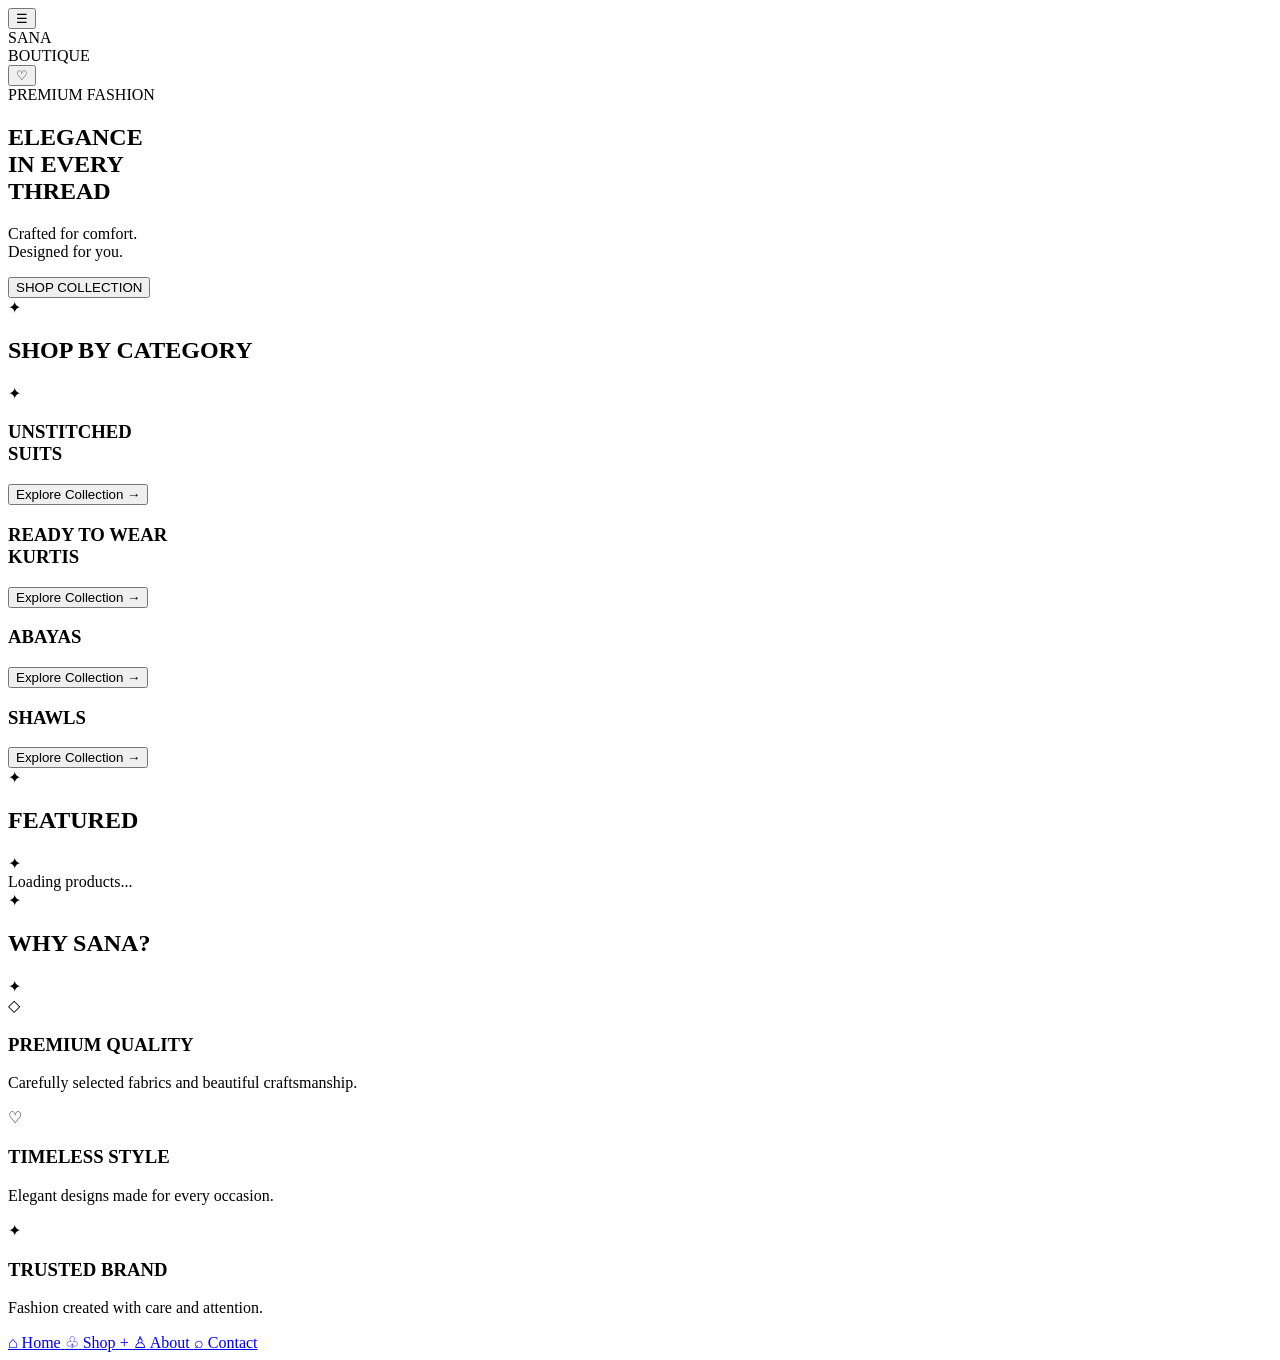
==== index.html @ 36977e40 "Create index.html" ====
<!DOCTYPE html>
<html lang="en">
<head>
    <meta charset="UTF-8">

    <meta
        name="viewport"
        content="width=device-width, initial-scale=1.0, maximum-scale=1.0, user-scalable=no"
    >

    <title>SANA Boutique</title>

    <!-- Google Font -->
    <link rel="preconnect" href="https://fonts.googleapis.com">
    <link rel="preconnect" href="https://fonts.gstatic.com" crossorigin>

    <link
        href="https://fonts.googleapis.com/css2?family=Cormorant+Garamond:wght@400;500;600;700&family=Inter:wght@400;500;600;700&display=swap"
        rel="stylesheet"
    >

    <!-- CSS -->
    <link rel="stylesheet" href="css/base.css">
    <link rel="stylesheet" href="css/home.css">
    <link rel="stylesheet" href="css/navigation.css">
    <link rel="stylesheet" href="css/responsive.css">
</head>

<body>

    <!-- =====================================
         APP
    ====================================== -->

    <div id="app">

        <!-- HEADER -->
        <header class="app-header">

            <button class="header-button" id="menuButton">
                ☰
            </button>

            <div class="brand">
                <div class="brand-name">SANA</div>
                <div class="brand-subtitle">BOUTIQUE</div>
            </div>

            <button class="header-button" id="bagButton">
                ♡
            </button>

        </header>


        <!-- =====================================
             MAIN CONTENT
        ====================================== -->

        <main id="main-content">

            <!-- HERO -->
            <section class="hero">

                <div class="hero-image">
                    <!-- Real hero image will be added later -->
                </div>

                <div class="hero-overlay">

                    <span class="hero-small-title">
                        PREMIUM FASHION
                    </span>

                    <h1>
                        ELEGANCE
                        <br>
                        IN EVERY
                        <br>
                        THREAD
                    </h1>

                    <p>
                        Crafted for comfort.
                        <br>
                        Designed for you.
                    </p>

                    <button class="gold-button">
                        SHOP COLLECTION
                    </button>

                </div>

            </section>


            <!-- =====================================
                 COLLECTIONS
            ====================================== -->

            <section class="section">

                <div class="section-title">
                    <span>✦</span>
                    <h2>SHOP BY CATEGORY</h2>
                    <span>✦</span>
                </div>


                <div class="category-grid">

                    <!-- UNSTITCHED -->
                    <article class="category-card">

                        <div class="category-image unstitched-image"></div>

                        <div class="category-content">

                            <h3>
                                UNSTITCHED
                                <br>
                                SUITS
                            </h3>

                            <button>
                                Explore Collection →
                            </button>

                        </div>

                    </article>


                    <!-- KURTIS -->
                    <article class="category-card">

                        <div class="category-image kurtis-image"></div>

                        <div class="category-content">

                            <h3>
                                READY TO WEAR
                                <br>
                                KURTIS
                            </h3>

                            <button>
                                Explore Collection →
                            </button>

                        </div>

                    </article>


                    <!-- ABAYAS -->
                    <article class="category-card">

                        <div class="category-image abaya-image"></div>

                        <div class="category-content">

                            <h3>ABAYAS</h3>

                            <button>
                                Explore Collection →
                            </button>

                        </div>

                    </article>


                    <!-- SHAWS -->
                    <article class="category-card">

                        <div class="category-image shawl-image"></div>

                        <div class="category-content">

                            <h3>SHAWLS</h3>

                            <button>
                                Explore Collection →
                            </button>

                        </div>

                    </article>

                </div>

            </section>


            <!-- =====================================
                 FEATURED PRODUCTS
            ====================================== -->

            <section class="section">

                <div class="section-title">
                    <span>✦</span>
                    <h2>FEATURED</h2>
                    <span>✦</span>
                </div>

                <div
                    class="products-grid"
                    id="featuredProducts"
                >

                    <!-- Products will come from backend -->

                    <div class="loading">
                        Loading products...
                    </div>

                </div>

            </section>


            <!-- =====================================
                 WHY SANA
            ====================================== -->

            <section class="section why-section">

                <div class="section-title">
                    <span>✦</span>
                    <h2>WHY SANA?</h2>
                    <span>✦</span>
                </div>


                <div class="features">

                    <div class="feature">
                        <div class="feature-icon">◇</div>
                        <h3>PREMIUM QUALITY</h3>
                        <p>
                            Carefully selected fabrics
                            and beautiful craftsmanship.
                        </p>
                    </div>


                    <div class="feature">
                        <div class="feature-icon">♡</div>
                        <h3>TIMELESS STYLE</h3>
                        <p>
                            Elegant designs made
                            for every occasion.
                        </p>
                    </div>


                    <div class="feature">
                        <div class="feature-icon">✦</div>
                        <h3>TRUSTED BRAND</h3>
                        <p>
                            Fashion created with
                            care and attention.
                        </p>
                    </div>

                </div>

            </section>

        </main>


        <!-- =====================================
             BOTTOM NAVIGATION
        ====================================== -->

        <nav class="bottom-navigation">

            <a
                href="index.html"
                class="nav-item active"
            >
                <span class="nav-icon">⌂</span>
                <span>Home</span>
            </a>


            <a
                href="pages/shop.html"
                class="nav-item"
            >
                <span class="nav-icon">♧</span>
                <span>Shop</span>
            </a>


            <!-- CENTER POST BUTTON -->

            <a
                href="pages/post.html"
                class="post-button"
                id="postButton"
            >
                +
            </a>


            <a
                href="pages/about.html"
                class="nav-item"
            >
                <span class="nav-icon">♙</span>
                <span>About</span>
            </a>


            <a
                href="pages/contact.html"
                class="nav-item"
            >
                <span class="nav-icon">⌕</span>
                <span>Contact</span>
            </a>

        </nav>

    </div>


    <!-- JavaScript -->
    <script src="js/app.js"></script>
    <script src="js/navigation.js"></script>
    <script src="js/home.js"></script>

</body>
</html>
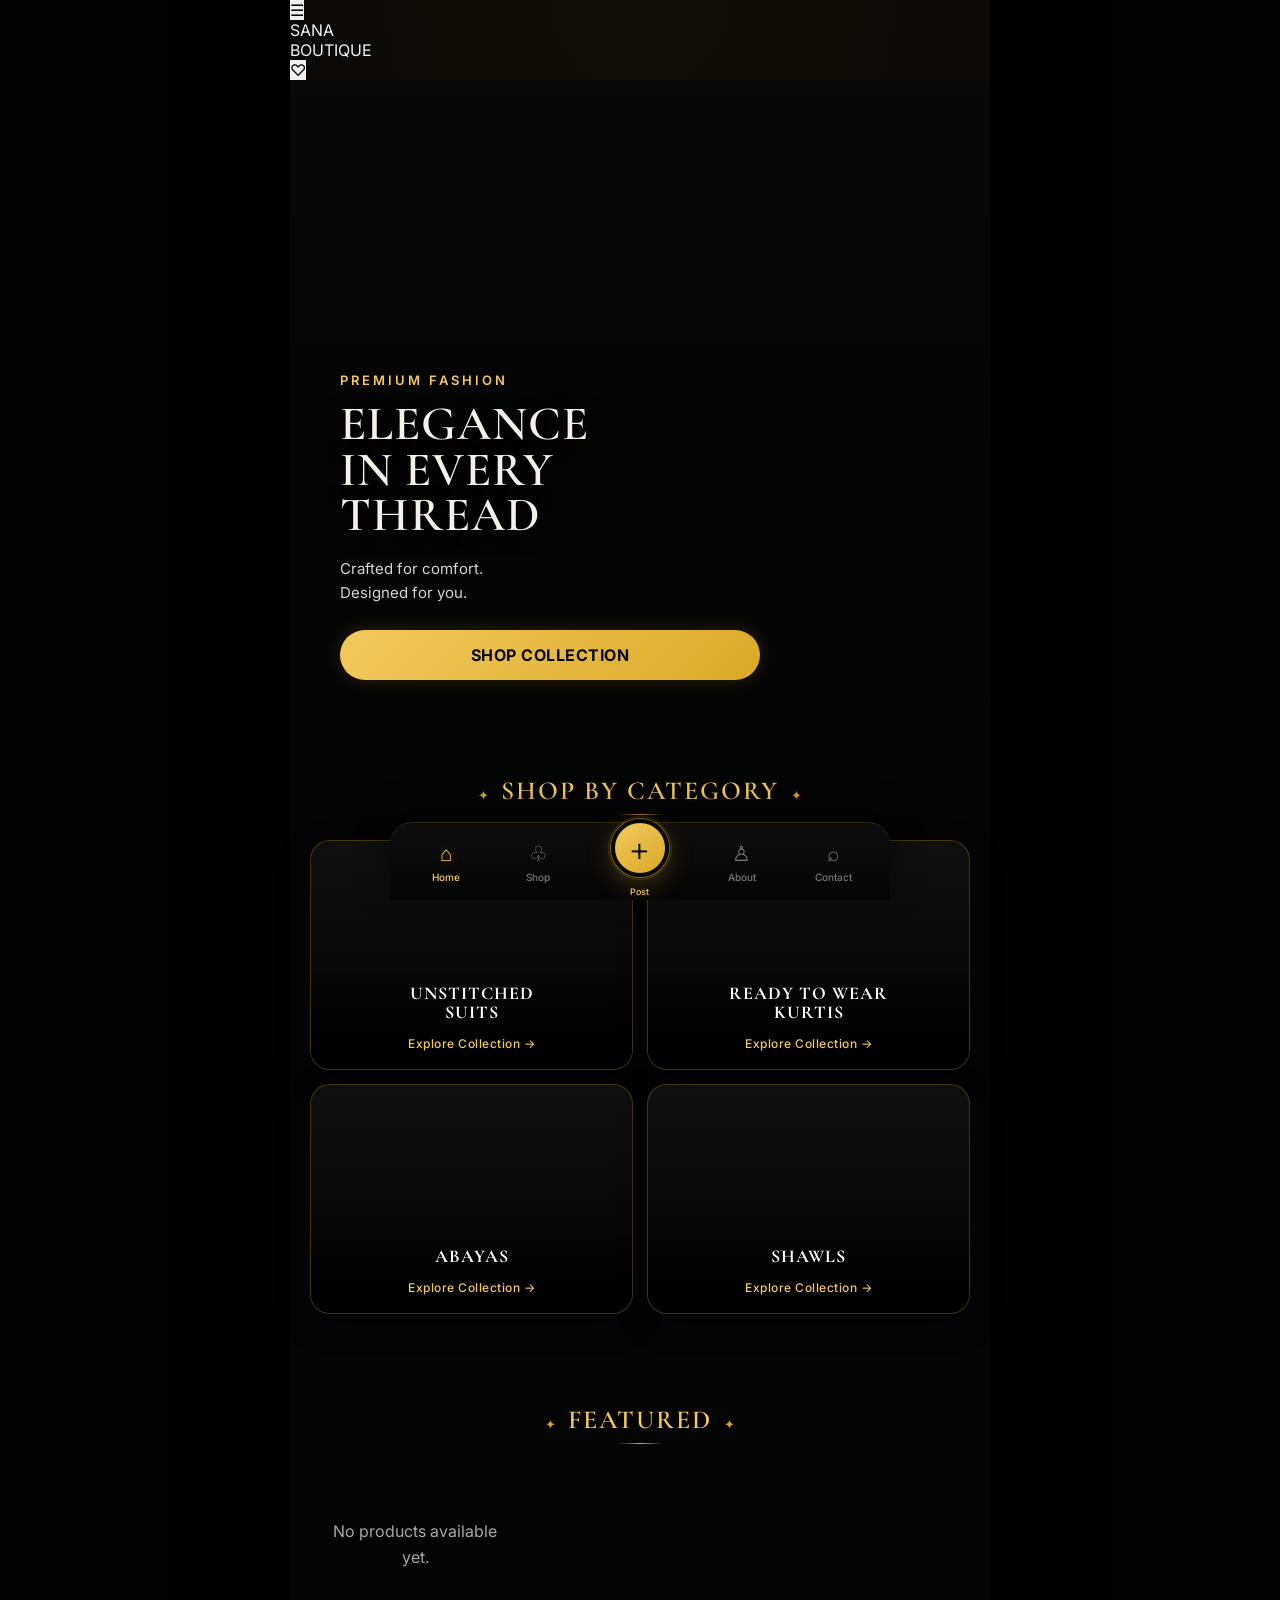
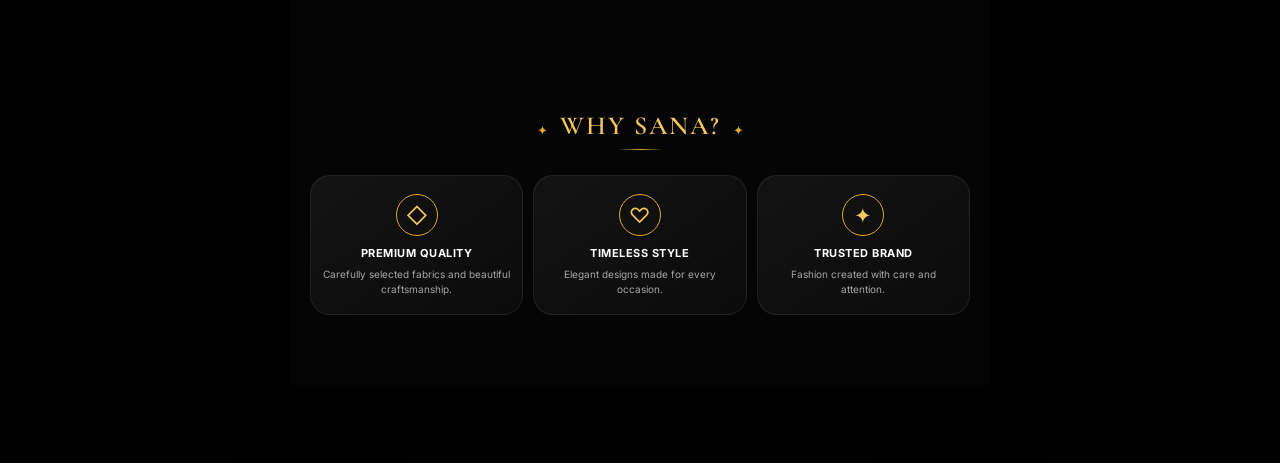
==== commit 06cd52c0: "Update index.html" ====
--- a/index.html
+++ b/index.html
@@ -1,6 +1,8 @@
 <!DOCTYPE html>
 <html lang="en">
+
 <head>
+
     <meta charset="UTF-8">
 
     <meta
@@ -10,23 +12,50 @@
 
     <title>SANA Boutique</title>
 
+
     <!-- Google Font -->
+
     <link rel="preconnect" href="https://fonts.googleapis.com">
-    <link rel="preconnect" href="https://fonts.gstatic.com" crossorigin>
+
+    <link
+        rel="preconnect"
+        href="https://fonts.gstatic.com"
+        crossorigin
+    >
 
     <link
         href="https://fonts.googleapis.com/css2?family=Cormorant+Garamond:wght@400;500;600;700&family=Inter:wght@400;500;600;700&display=swap"
         rel="stylesheet"
     >
 
+
     <!-- CSS -->
-    <link rel="stylesheet" href="css/base.css">
-    <link rel="stylesheet" href="css/home.css">
-    <link rel="stylesheet" href="css/navigation.css">
-    <link rel="stylesheet" href="css/responsive.css">
+
+    <link
+        rel="stylesheet"
+        href="css/base.css"
+    >
+
+    <link
+        rel="stylesheet"
+        href="css/home.css"
+    >
+
+    <link
+        rel="stylesheet"
+        href="css/navigation.css"
+    >
+
+    <link
+        rel="stylesheet"
+        href="css/responsive.css"
+    >
+
 </head>
 
+
 <body>
+
 
     <!-- =====================================
          APP
@@ -34,23 +63,47 @@
 
     <div id="app">
 
-        <!-- HEADER -->
+
+        <!-- =====================================
+             HEADER
+        ====================================== -->
+
         <header class="app-header">
 
-            <button class="header-button" id="menuButton">
+
+            <button
+                class="header-button"
+                id="menuButton"
+                aria-label="Open menu"
+            >
                 ☰
             </button>
 
+
             <div class="brand">
-                <div class="brand-name">SANA</div>
-                <div class="brand-subtitle">BOUTIQUE</div>
+
+                <div class="brand-name">
+                    SANA
+                </div>
+
+                <div class="brand-subtitle">
+                    BOUTIQUE
+                </div>
+
             </div>
 
-            <button class="header-button" id="bagButton">
+
+            <button
+                class="header-button"
+                id="bagButton"
+                aria-label="Favorites"
+            >
                 ♡
             </button>
 
+
         </header>
+
 
 
         <!-- =====================================
@@ -59,18 +112,26 @@
 
         <main id="main-content">
 
-            <!-- HERO -->
+
+            <!-- =====================================
+                 HERO
+            ====================================== -->
+
             <section class="hero">
+
 
                 <div class="hero-image">
                     <!-- Real hero image will be added later -->
                 </div>
 
+
                 <div class="hero-overlay">
+
 
                     <span class="hero-small-title">
                         PREMIUM FASHION
                     </span>
+
 
                     <h1>
                         ELEGANCE
@@ -80,19 +141,27 @@
                         THREAD
                     </h1>
 
+
                     <p>
                         Crafted for comfort.
                         <br>
                         Designed for you.
                     </p>
 
-                    <button class="gold-button">
+
+                    <button
+                        class="gold-button"
+                        id="shopCollectionButton"
+                    >
                         SHOP COLLECTION
                     </button>
 
-                </div>
+
+                </div>
+
 
             </section>
+
 
 
             <!-- =====================================
@@ -101,19 +170,35 @@
 
             <section class="section">
 
+
                 <div class="section-title">
+
                     <span>✦</span>
-                    <h2>SHOP BY CATEGORY</h2>
+
+                    <h2>
+                        SHOP BY CATEGORY
+                    </h2>
+
                     <span>✦</span>
-                </div>
+
+                </div>
+
 
 
                 <div class="category-grid">
 
+
                     <!-- UNSTITCHED -->
-                    <article class="category-card">
-
-                        <div class="category-image unstitched-image"></div>
+
+                    <article
+                        class="category-card"
+                        data-category="Unstitched"
+                    >
+
+                        <div
+                            class="category-image unstitched-image"
+                        ></div>
+
 
                         <div class="category-content">
 
@@ -123,7 +208,12 @@
                                 SUITS
                             </h3>
 
-                            <button>
+
+                            <button
+                                type="button"
+                                class="category-button"
+                                data-category="Unstitched"
+                            >
                                 Explore Collection →
                             </button>
 
@@ -132,10 +222,18 @@
                     </article>
 
 
+
                     <!-- KURTIS -->
-                    <article class="category-card">
-
-                        <div class="category-image kurtis-image"></div>
+
+                    <article
+                        class="category-card"
+                        data-category="Kurtis"
+                    >
+
+                        <div
+                            class="category-image kurtis-image"
+                        ></div>
+
 
                         <div class="category-content">
 
@@ -145,7 +243,12 @@
                                 KURTIS
                             </h3>
 
-                            <button>
+
+                            <button
+                                type="button"
+                                class="category-button"
+                                data-category="Kurtis"
+                            >
                                 Explore Collection →
                             </button>
 
@@ -154,16 +257,31 @@
                     </article>
 
 
+
                     <!-- ABAYAS -->
-                    <article class="category-card">
-
-                        <div class="category-image abaya-image"></div>
+
+                    <article
+                        class="category-card"
+                        data-category="Abayas"
+                    >
+
+                        <div
+                            class="category-image abaya-image"
+                        ></div>
+
 
                         <div class="category-content">
 
-                            <h3>ABAYAS</h3>
-
-                            <button>
+                            <h3>
+                                ABAYAS
+                            </h3>
+
+
+                            <button
+                                type="button"
+                                class="category-button"
+                                data-category="Abayas"
+                            >
                                 Explore Collection →
                             </button>
 
@@ -172,16 +290,31 @@
                     </article>
 
 
-                    <!-- SHAWS -->
-                    <article class="category-card">
-
-                        <div class="category-image shawl-image"></div>
+
+                    <!-- SHAWLS -->
+
+                    <article
+                        class="category-card"
+                        data-category="Shawls"
+                    >
+
+                        <div
+                            class="category-image shawl-image"
+                        ></div>
+
 
                         <div class="category-content">
 
-                            <h3>SHAWLS</h3>
-
-                            <button>
+                            <h3>
+                                SHAWLS
+                            </h3>
+
+
+                            <button
+                                type="button"
+                                class="category-button"
+                                data-category="Shawls"
+                            >
                                 Explore Collection →
                             </button>
 
@@ -189,9 +322,11 @@
 
                     </article>
 
+
                 </div>
 
             </section>
+
 
 
             <!-- =====================================
@@ -200,18 +335,27 @@
 
             <section class="section">
 
+
                 <div class="section-title">
+
                     <span>✦</span>
-                    <h2>FEATURED</h2>
+
+                    <h2>
+                        FEATURED
+                    </h2>
+
                     <span>✦</span>
-                </div>
+
+                </div>
+
+
 
                 <div
                     class="products-grid"
                     id="featuredProducts"
                 >
 
-                    <!-- Products will come from backend -->
+                    <!-- Real products loaded from backend -->
 
                     <div class="loading">
                         Loading products...
@@ -219,58 +363,101 @@
 
                 </div>
 
+
             </section>
+
 
 
             <!-- =====================================
                  WHY SANA
             ====================================== -->
 
-            <section class="section why-section">
+            <section
+                class="section why-section"
+            >
+
 
                 <div class="section-title">
+
                     <span>✦</span>
-                    <h2>WHY SANA?</h2>
+
+                    <h2>
+                        WHY SANA?
+                    </h2>
+
                     <span>✦</span>
-                </div>
+
+                </div>
+
 
 
                 <div class="features">
 
+
                     <div class="feature">
-                        <div class="feature-icon">◇</div>
-                        <h3>PREMIUM QUALITY</h3>
+
+                        <div class="feature-icon">
+                            ◇
+                        </div>
+
+                        <h3>
+                            PREMIUM QUALITY
+                        </h3>
+
                         <p>
                             Carefully selected fabrics
                             and beautiful craftsmanship.
                         </p>
+
                     </div>
 
 
+
                     <div class="feature">
-                        <div class="feature-icon">♡</div>
-                        <h3>TIMELESS STYLE</h3>
+
+                        <div class="feature-icon">
+                            ♡
+                        </div>
+
+                        <h3>
+                            TIMELESS STYLE
+                        </h3>
+
                         <p>
                             Elegant designs made
                             for every occasion.
                         </p>
+
                     </div>
 
 
+
                     <div class="feature">
-                        <div class="feature-icon">✦</div>
-                        <h3>TRUSTED BRAND</h3>
+
+                        <div class="feature-icon">
+                            ✦
+                        </div>
+
+                        <h3>
+                            TRUSTED BRAND
+                        </h3>
+
                         <p>
                             Fashion created with
                             care and attention.
                         </p>
+
                     </div>
 
-                </div>
+
+                </div>
+
 
             </section>
 
+
         </main>
+
 
 
         <!-- =====================================
@@ -279,22 +466,39 @@
 
         <nav class="bottom-navigation">
 
+
             <a
                 href="index.html"
                 class="nav-item active"
             >
-                <span class="nav-icon">⌂</span>
-                <span>Home</span>
+
+                <span class="nav-icon">
+                    ⌂
+                </span>
+
+                <span>
+                    Home
+                </span>
+
             </a>
+
 
 
             <a
                 href="pages/shop.html"
                 class="nav-item"
             >
-                <span class="nav-icon">♧</span>
-                <span>Shop</span>
+
+                <span class="nav-icon">
+                    ♧
+                </span>
+
+                <span>
+                    Shop
+                </span>
+
             </a>
+
 
 
             <!-- CENTER POST BUTTON -->
@@ -303,37 +507,70 @@
                 href="pages/post.html"
                 class="post-button"
                 id="postButton"
+                aria-label="Create post"
             >
                 +
             </a>
+
 
 
             <a
                 href="pages/about.html"
                 class="nav-item"
             >
-                <span class="nav-icon">♙</span>
-                <span>About</span>
+
+                <span class="nav-icon">
+                    ♙
+                </span>
+
+                <span>
+                    About
+                </span>
+
             </a>
+
 
 
             <a
                 href="pages/contact.html"
                 class="nav-item"
             >
-                <span class="nav-icon">⌕</span>
-                <span>Contact</span>
+
+                <span class="nav-icon">
+                    ⌕
+                </span>
+
+                <span>
+                    Contact
+                </span>
+
             </a>
 
+
         </nav>
 
+
     </div>
 
 
-    <!-- JavaScript -->
+
+    <!-- =====================================
+         JAVASCRIPT
+    ====================================== -->
+
     <script src="js/app.js"></script>
+
     <script src="js/navigation.js"></script>
+
+    <!-- REAL BACKEND API -->
+
+    <script src="js/api.js"></script>
+
+    <!-- HOME CONTROLLER -->
+
     <script src="js/home.js"></script>
 
+
 </body>
+
 </html>
--- a/css/base.css
+++ b/css/base.css
@@ -0,0 +1,314 @@
+/* =========================================
+   SANA BOUTIQUE
+   BASE / GLOBAL STYLES
+========================================= */
+
+
+/* ---------- RESET ---------- */
+
+* {
+    margin: 0;
+    padding: 0;
+    box-sizing: border-box;
+}
+
+html {
+    scroll-behavior: smooth;
+}
+
+body {
+    background: #050505;
+    color: #f5f1e8;
+    font-family: "Inter", sans-serif;
+    min-height: 100vh;
+    overflow-x: hidden;
+}
+
+button,
+a,
+input,
+textarea,
+select {
+    font: inherit;
+}
+
+button {
+    border: none;
+    cursor: pointer;
+}
+
+a {
+    color: inherit;
+    text-decoration: none;
+}
+
+
+/* ---------- VARIABLES ---------- */
+
+:root {
+
+    /* Background */
+    --black: #050505;
+    --dark: #0b0b0b;
+    --card: #111111;
+    --card-light: #171717;
+
+    /* Gold */
+    --gold: #d9a928;
+    --gold-light: #f4c95d;
+    --gold-dark: #9b7418;
+
+    /* Text */
+    --white: #ffffff;
+    --cream: #f5f1e8;
+    --muted: #a7a7a7;
+
+    /* Borders */
+    --border: rgba(217, 169, 40, 0.25);
+    --border-light: rgba(255, 255, 255, 0.08);
+
+    /* Effects */
+    --gold-glow:
+        0 0 18px rgba(217, 169, 40, 0.18);
+
+    --strong-glow:
+        0 0 30px rgba(217, 169, 40, 0.25);
+
+    /* Radius */
+    --radius-small: 12px;
+    --radius: 20px;
+    --radius-large: 28px;
+
+    /* Navigation */
+    --nav-height: 78px;
+}
+
+
+/* ---------- APP ---------- */
+
+#app {
+    width: 100%;
+    min-height: 100vh;
+    background:
+        radial-gradient(
+            circle at top,
+            rgba(217, 169, 40, 0.05),
+            transparent 35%
+        ),
+        var(--black);
+}
+
+
+/* ---------- TEXT ---------- */
+
+h1,
+h2,
+h3 {
+    font-family: "Cormorant Garamond", serif;
+}
+
+h1 {
+    font-size: 48px;
+    line-height: 0.95;
+    font-weight: 600;
+    letter-spacing: 1px;
+}
+
+h2 {
+    font-size: 26px;
+    font-weight: 600;
+    letter-spacing: 2px;
+}
+
+h3 {
+    font-size: 21px;
+}
+
+p {
+    line-height: 1.6;
+}
+
+
+/* ---------- SECTION ---------- */
+
+.section {
+    width: 100%;
+    max-width: 700px;
+    margin: 0 auto;
+    padding: 45px 20px;
+}
+
+
+/* ---------- SECTION TITLE ---------- */
+
+.section-title {
+    display: flex;
+    align-items: center;
+    justify-content: center;
+    gap: 12px;
+    margin-bottom: 25px;
+    color: var(--gold-light);
+    text-align: center;
+}
+
+.section-title span {
+    color: var(--gold);
+    font-size: 13px;
+}
+
+
+/* ---------- GOLD BUTTON ---------- */
+
+.gold-button {
+    display: inline-flex;
+    align-items: center;
+    justify-content: center;
+
+    min-height: 50px;
+    padding: 0 24px;
+
+    border-radius: 30px;
+
+    background: linear-gradient(
+        135deg,
+        var(--gold-light),
+        var(--gold)
+    );
+
+    color: #090909;
+
+    font-weight: 700;
+    letter-spacing: 0.5px;
+
+    box-shadow: var(--gold-glow);
+
+    transition:
+        transform 0.2s ease,
+        box-shadow 0.2s ease;
+}
+
+.gold-button:active {
+    transform: scale(0.96);
+}
+
+.gold-button:hover {
+    box-shadow: var(--strong-glow);
+}
+
+
+/* ---------- CARDS ---------- */
+
+.card {
+    background: linear-gradient(
+        145deg,
+        #151515,
+        #0c0c0c
+    );
+
+    border: 1px solid var(--border);
+
+    border-radius: var(--radius);
+
+    overflow: hidden;
+
+    box-shadow:
+        0 10px 30px rgba(0, 0, 0, 0.35);
+}
+
+
+/* ---------- IMAGE PLACEHOLDER ---------- */
+
+.image-placeholder {
+    background:
+        linear-gradient(
+            135deg,
+            #171717,
+            #080808
+        );
+
+    position: relative;
+    overflow: hidden;
+}
+
+
+/* ---------- LOADING ---------- */
+
+.loading {
+    width: 100%;
+    padding: 50px 20px;
+
+    text-align: center;
+
+    color: var(--muted);
+}
+
+
+/* ---------- SCROLLBAR ---------- */
+
+::-webkit-scrollbar {
+    width: 4px;
+}
+
+::-webkit-scrollbar-track {
+    background: var(--black);
+}
+
+::-webkit-scrollbar-thumb {
+    background: var(--gold-dark);
+    border-radius: 10px;
+}
+
+
+/* ---------- SELECTION ---------- */
+
+::selection {
+    background: var(--gold);
+    color: #000;
+}
+
+
+/* ---------- MOBILE DEFAULT ---------- */
+
+body {
+    padding-bottom: var(--nav-height);
+}
+
+
+/* ---------- INPUTS ---------- */
+
+input,
+textarea,
+select {
+    width: 100%;
+
+    background: #101010;
+
+    color: var(--white);
+
+    border: 1px solid var(--border-light);
+
+    border-radius: 14px;
+
+    outline: none;
+
+    padding: 14px 16px;
+}
+
+input:focus,
+textarea:focus,
+select:focus {
+    border-color: var(--gold);
+    box-shadow: var(--gold-glow);
+}
+
+textarea {
+    min-height: 120px;
+    resize: vertical;
+}
+
+
+/* ---------- HIDDEN ---------- */
+
+.hidden {
+    display: none !important;
+}
--- a/css/home.css
+++ b/css/home.css
@@ -0,0 +1,477 @@
+/* =========================================
+   SANA BOUTIQUE
+   HOME PAGE
+========================================= */
+
+
+/* =========================================
+   HERO
+========================================= */
+
+.hero {
+    position: relative;
+    width: 100%;
+    min-height: 540px;
+    overflow: hidden;
+    background: #080808;
+}
+
+
+/* Hero image area */
+
+.hero-image {
+    position: absolute;
+    inset: 0;
+
+    background:
+        linear-gradient(
+            to bottom,
+            rgba(0, 0, 0, 0.05) 0%,
+            rgba(0, 0, 0, 0.35) 45%,
+            rgba(5, 5, 5, 0.98) 100%
+        );
+
+    background-size: cover;
+    background-position: center;
+}
+
+
+/*
+   Later we will put your real image here.
+
+   Example:
+
+   background-image:
+       linear-gradient(...),
+       url("../assets/hero/hero-1.jpg");
+*/
+
+
+/* Hero content */
+
+.hero-overlay {
+    position: relative;
+    z-index: 2;
+
+    min-height: 540px;
+
+    display: flex;
+    flex-direction: column;
+    justify-content: flex-end;
+
+    padding: 40px 24px 45px;
+
+    max-width: 520px;
+}
+
+
+/* Small premium text */
+
+.hero-small-title {
+    color: var(--gold-light);
+
+    font-size: 13px;
+    font-weight: 600;
+
+    letter-spacing: 3px;
+
+    margin-bottom: 14px;
+}
+
+
+/* Main hero heading */
+
+.hero h1 {
+    color: var(--cream);
+
+    margin-bottom: 18px;
+
+    text-shadow:
+        0 4px 20px rgba(0, 0, 0, 0.8);
+}
+
+
+/* Gold part can be added later */
+
+.hero p {
+    color: #d5d5d5;
+
+    font-size: 15px;
+
+    margin-bottom: 25px;
+}
+
+
+/* =========================================
+   CATEGORY GRID
+========================================= */
+
+.category-grid {
+    display: grid;
+
+    grid-template-columns: repeat(2, 1fr);
+
+    gap: 14px;
+}
+
+
+/* Category card */
+
+.category-card {
+    position: relative;
+
+    min-height: 230px;
+
+    overflow: hidden;
+
+    border-radius: var(--radius);
+
+    border: 1px solid var(--border);
+
+    background: #101010;
+
+    box-shadow:
+        0 10px 30px rgba(0, 0, 0, 0.4);
+
+    transition:
+        transform 0.2s ease,
+        border-color 0.2s ease;
+}
+
+
+.category-card:active {
+    transform: scale(0.97);
+}
+
+
+/* Category image */
+
+.category-image {
+    position: absolute;
+    inset: 0;
+
+    background:
+        linear-gradient(
+            to bottom,
+            rgba(0, 0, 0, 0.05),
+            rgba(0, 0, 0, 0.9)
+        );
+
+    background-size: cover;
+    background-position: center;
+}
+
+
+/*
+   Add your images later:
+
+   .unstitched-image {
+       background-image: url("../assets/categories/unstitched.jpg");
+   }
+
+   .kurtis-image {
+       background-image: url("../assets/categories/kurtis.jpg");
+   }
+
+   .abaya-image {
+       background-image: url("../assets/categories/abayas.jpg");
+   }
+
+   .shawl-image {
+       background-image: url("../assets/categories/shawls.jpg");
+   }
+*/
+
+
+/* Category content */
+
+.category-content {
+    position: absolute;
+
+    left: 0;
+    right: 0;
+    bottom: 0;
+
+    z-index: 2;
+
+    padding: 20px 14px 17px;
+
+    text-align: center;
+
+    background:
+        linear-gradient(
+            to top,
+            rgba(0, 0, 0, 0.95),
+            rgba(0, 0, 0, 0)
+        );
+}
+
+
+.category-content h3 {
+    color: var(--white);
+
+    font-size: 18px;
+
+    line-height: 1.05;
+
+    letter-spacing: 1px;
+
+    margin-bottom: 10px;
+}
+
+
+.category-content button {
+    background: transparent;
+
+    color: var(--gold-light);
+
+    font-size: 12px;
+
+    font-weight: 500;
+
+    letter-spacing: 0.5px;
+}
+
+
+/* =========================================
+   FEATURED PRODUCTS
+========================================= */
+
+.products-grid {
+    display: grid;
+
+    grid-template-columns: repeat(2, 1fr);
+
+    gap: 14px;
+}
+
+
+/* Product card */
+
+.product-card {
+    position: relative;
+
+    overflow: hidden;
+
+    border-radius: var(--radius);
+
+    background:
+        linear-gradient(
+            145deg,
+            #161616,
+            #0b0b0b
+        );
+
+    border: 1px solid var(--border);
+
+    box-shadow:
+        0 8px 25px rgba(0, 0, 0, 0.4);
+
+    transition:
+        transform 0.2s ease;
+}
+
+
+.product-card:active {
+    transform: scale(0.97);
+}
+
+
+/* Product image */
+
+.product-card-image {
+    width: 100%;
+
+    aspect-ratio: 0.82;
+
+    object-fit: cover;
+
+    display: block;
+
+    background: #151515;
+}
+
+
+/* Product information */
+
+.product-info {
+    padding: 13px;
+}
+
+
+.product-info h3 {
+    color: var(--white);
+
+    font-family: "Inter", sans-serif;
+
+    font-size: 14px;
+
+    font-weight: 600;
+
+    line-height: 1.3;
+
+    margin-bottom: 6px;
+}
+
+
+.product-price {
+    color: var(--gold-light);
+
+    font-size: 16px;
+
+    font-weight: 700;
+}
+
+
+/* Favorite button */
+
+.product-favorite {
+    position: absolute;
+
+    top: 10px;
+    right: 10px;
+
+    width: 36px;
+    height: 36px;
+
+    display: flex;
+    align-items: center;
+    justify-content: center;
+
+    border-radius: 50%;
+
+    background: rgba(0, 0, 0, 0.65);
+
+    border: 1px solid rgba(217, 169, 40, 0.5);
+
+    color: var(--gold-light);
+
+    font-size: 19px;
+
+    backdrop-filter: blur(8px);
+}
+
+
+/* =========================================
+   WHY SANA
+========================================= */
+
+.why-section {
+    padding-bottom: 55px;
+}
+
+
+.features {
+    display: grid;
+
+    grid-template-columns: repeat(3, 1fr);
+
+    gap: 10px;
+}
+
+
+.feature {
+    padding: 18px 10px;
+
+    text-align: center;
+
+    border: 1px solid var(--border-light);
+
+    border-radius: var(--radius);
+
+    background:
+        linear-gradient(
+            145deg,
+            #131313,
+            #0b0b0b
+        );
+}
+
+
+.feature-icon {
+    width: 42px;
+    height: 42px;
+
+    margin: 0 auto 10px;
+
+    display: flex;
+    align-items: center;
+    justify-content: center;
+
+    border-radius: 50%;
+
+    border: 1px solid var(--gold);
+
+    color: var(--gold-light);
+
+    font-size: 21px;
+}
+
+
+.feature h3 {
+    font-family: "Inter", sans-serif;
+
+    color: var(--white);
+
+    font-size: 11px;
+
+    letter-spacing: 0.5px;
+
+    margin-bottom: 7px;
+}
+
+
+.feature p {
+    color: var(--muted);
+
+    font-size: 10px;
+
+    line-height: 1.45;
+}
+
+
+/* =========================================
+   GOLD DECORATION
+========================================= */
+
+.section-title h2 {
+    position: relative;
+}
+
+
+/* Small gold line under titles */
+
+.section-title h2::after {
+    content: "";
+
+    display: block;
+
+    width: 45px;
+    height: 1px;
+
+    margin: 8px auto 0;
+
+    background:
+        linear-gradient(
+            to right,
+            transparent,
+            var(--gold),
+            transparent
+        );
+}
+
+
+/* =========================================
+   MOBILE SPACING
+========================================= */
+
+main {
+    width: 100%;
+}
+
+
+/* Prevent content hiding behind navigation */
+
+main {
+    padding-bottom: 15px;
+  }
--- a/css/navigation.css
+++ b/css/navigation.css
@@ -0,0 +1,246 @@
+/* =========================================
+   SANA BOUTIQUE
+   BOTTOM NAVIGATION
+========================================= */
+
+.bottom-navigation {
+    position: fixed;
+
+    left: 0;
+    right: 0;
+    bottom: 0;
+
+    z-index: 1000;
+
+    height: var(--nav-height);
+
+    display: grid;
+
+    grid-template-columns:
+        1fr
+        1fr
+        1.2fr
+        1fr
+        1fr;
+
+    align-items: center;
+
+    padding: 8px 10px;
+
+    background:
+        linear-gradient(
+            to top,
+            #050505 0%,
+            #0d0d0d 100%
+        );
+
+    border-top: 1px solid rgba(217, 169, 40, 0.2);
+
+    box-shadow:
+        0 -10px 30px rgba(0, 0, 0, 0.55);
+
+    backdrop-filter: blur(15px);
+}
+
+
+/* =========================================
+   NAV ITEMS
+========================================= */
+
+.nav-item {
+    height: 100%;
+
+    display: flex;
+    flex-direction: column;
+
+    align-items: center;
+    justify-content: center;
+
+    gap: 4px;
+
+    color: #777;
+
+    font-size: 10px;
+    font-weight: 500;
+
+    transition:
+        color 0.2s ease,
+        transform 0.2s ease;
+}
+
+
+.nav-item:active {
+    transform: scale(0.92);
+}
+
+
+/* Icon */
+
+.nav-icon {
+    width: 27px;
+    height: 27px;
+
+    display: flex;
+    align-items: center;
+    justify-content: center;
+
+    font-size: 21px;
+
+    color: #777;
+
+    transition:
+        color 0.2s ease,
+        text-shadow 0.2s ease;
+}
+
+
+/* Active page */
+
+.nav-item.active {
+    color: var(--gold-light);
+}
+
+
+.nav-item.active .nav-icon {
+    color: var(--gold-light);
+
+    text-shadow:
+        0 0 12px rgba(217, 169, 40, 0.45);
+}
+
+
+/* =========================================
+   CENTER POST BUTTON
+========================================= */
+
+.post-button {
+    position: relative;
+
+    width: 58px;
+    height: 58px;
+
+    margin: -27px auto 0;
+
+    display: flex;
+    align-items: center;
+    justify-content: center;
+
+    border-radius: 50%;
+
+    background:
+        linear-gradient(
+            145deg,
+            var(--gold-light),
+            var(--gold)
+        );
+
+    color: #080808;
+
+    font-size: 34px;
+    font-weight: 300;
+
+    border: 4px solid #080808;
+
+    box-shadow:
+        0 0 0 1px rgba(217, 169, 40, 0.55),
+        0 8px 25px rgba(217, 169, 40, 0.25);
+
+    transition:
+        transform 0.2s ease,
+        box-shadow 0.2s ease;
+}
+
+
+.post-button::before {
+    content: "";
+
+    position: absolute;
+
+    inset: -7px;
+
+    border-radius: 50%;
+
+    border: 1px solid rgba(217, 169, 40, 0.2);
+
+    pointer-events: none;
+}
+
+
+.post-button:active {
+    transform: scale(0.9);
+}
+
+
+.post-button:hover {
+    box-shadow:
+        0 0 0 1px rgba(217, 169, 40, 0.7),
+        0 10px 35px rgba(217, 169, 40, 0.4);
+}
+
+
+/* =========================================
+   POST LABEL
+========================================= */
+
+.post-button::after {
+    content: "Post";
+
+    position: absolute;
+
+    top: 63px;
+
+    color: var(--gold-light);
+
+    font-size: 9px;
+    font-weight: 500;
+
+    pointer-events: none;
+}
+
+
+/* =========================================
+   SAFE AREA
+========================================= */
+
+@supports (padding-bottom: env(safe-area-inset-bottom)) {
+
+    .bottom-navigation {
+        padding-bottom:
+            calc(8px + env(safe-area-inset-bottom));
+
+        height:
+            calc(
+                var(--nav-height)
+                + env(safe-area-inset-bottom)
+            );
+    }
+
+    body {
+        padding-bottom:
+            calc(
+                var(--nav-height)
+                + env(safe-area-inset-bottom)
+            );
+    }
+}
+
+
+/* =========================================
+   DESKTOP / LARGE SCREEN
+========================================= */
+
+@media (min-width: 768px) {
+
+    .bottom-navigation {
+        left: 50%;
+
+        right: auto;
+
+        width: 500px;
+
+        transform: translateX(-50%);
+
+        border-radius: 22px 22px 0 0;
+    }
+
+}
--- a/css/responsive.css
+++ b/css/responsive.css
@@ -0,0 +1,219 @@
+/* =========================================
+   SANA BOUTIQUE
+   RESPONSIVE DESIGN
+========================================= */
+
+
+/* =========================================
+   SMALL PHONES
+   320px - 374px
+========================================= */
+
+@media (max-width: 374px) {
+
+    h1 {
+        font-size: 40px;
+    }
+
+    h2 {
+        font-size: 22px;
+    }
+
+    .section {
+        padding-left: 14px;
+        padding-right: 14px;
+    }
+
+    .hero {
+        min-height: 500px;
+    }
+
+    .hero-overlay {
+        min-height: 500px;
+        padding: 30px 18px 35px;
+    }
+
+    .category-grid,
+    .products-grid {
+        gap: 10px;
+    }
+
+    .category-card {
+        min-height: 205px;
+    }
+
+    .category-content {
+        padding: 15px 9px;
+    }
+
+    .category-content h3 {
+        font-size: 16px;
+    }
+
+    .product-info {
+        padding: 10px;
+    }
+
+    .product-info h3 {
+        font-size: 13px;
+    }
+
+    .product-price {
+        font-size: 14px;
+    }
+
+    .features {
+        gap: 7px;
+    }
+
+    .feature {
+        padding: 15px 7px;
+    }
+
+    .feature h3 {
+        font-size: 9px;
+    }
+
+    .feature p {
+        font-size: 9px;
+    }
+
+    .post-button {
+        width: 54px;
+        height: 54px;
+        font-size: 30px;
+    }
+}
+
+
+/* =========================================
+   NORMAL PHONES
+   375px - 430px
+========================================= */
+
+@media (min-width: 375px) and (max-width: 430px) {
+
+    .hero {
+        min-height: 560px;
+    }
+
+    .hero-overlay {
+        min-height: 560px;
+    }
+}
+
+
+/* =========================================
+   LARGE PHONES
+   431px - 767px
+========================================= */
+
+@media (min-width: 431px) and (max-width: 767px) {
+
+    .section {
+        max-width: 680px;
+    }
+
+    .category-grid {
+        grid-template-columns: repeat(2, 1fr);
+    }
+
+    .products-grid {
+        grid-template-columns: repeat(3, 1fr);
+    }
+
+    .hero {
+        min-height: 620px;
+    }
+
+    .hero-overlay {
+        min-height: 620px;
+        padding-left: 35px;
+        padding-right: 35px;
+    }
+}
+
+
+/* =========================================
+   TABLETS
+   768px+
+========================================= */
+
+@media (min-width: 768px) {
+
+    body {
+        background: #020202;
+    }
+
+    #app {
+        max-width: 700px;
+        margin: 0 auto;
+
+        box-shadow:
+            0 0 80px rgba(0, 0, 0, 0.7);
+    }
+
+    .hero {
+        min-height: 650px;
+        border-radius: 0 0 30px 30px;
+    }
+
+    .hero-overlay {
+        min-height: 650px;
+        padding: 50px;
+    }
+
+    .category-grid {
+        grid-template-columns: repeat(2, 1fr);
+    }
+
+    .products-grid {
+        grid-template-columns: repeat(3, 1fr);
+    }
+}
+
+
+/* =========================================
+   LANDSCAPE PHONES
+========================================= */
+
+@media (
+    max-height: 500px
+) and (
+    orientation: landscape
+) {
+
+    .hero {
+        min-height: 420px;
+    }
+
+    .hero-overlay {
+        min-height: 420px;
+        padding-top: 25px;
+        padding-bottom: 25px;
+    }
+
+    .hero h1 {
+        font-size: 36px;
+    }
+
+    .bottom-navigation {
+        height: 65px;
+    }
+}
+
+
+/* =========================================
+   REDUCED MOTION
+========================================= */
+
+@media (prefers-reduced-motion: reduce) {
+
+    *,
+    *::before,
+    *::after {
+        scroll-behavior: auto !important;
+        transition: none !important;
+        animation: none !important;
+    }
+                                      }
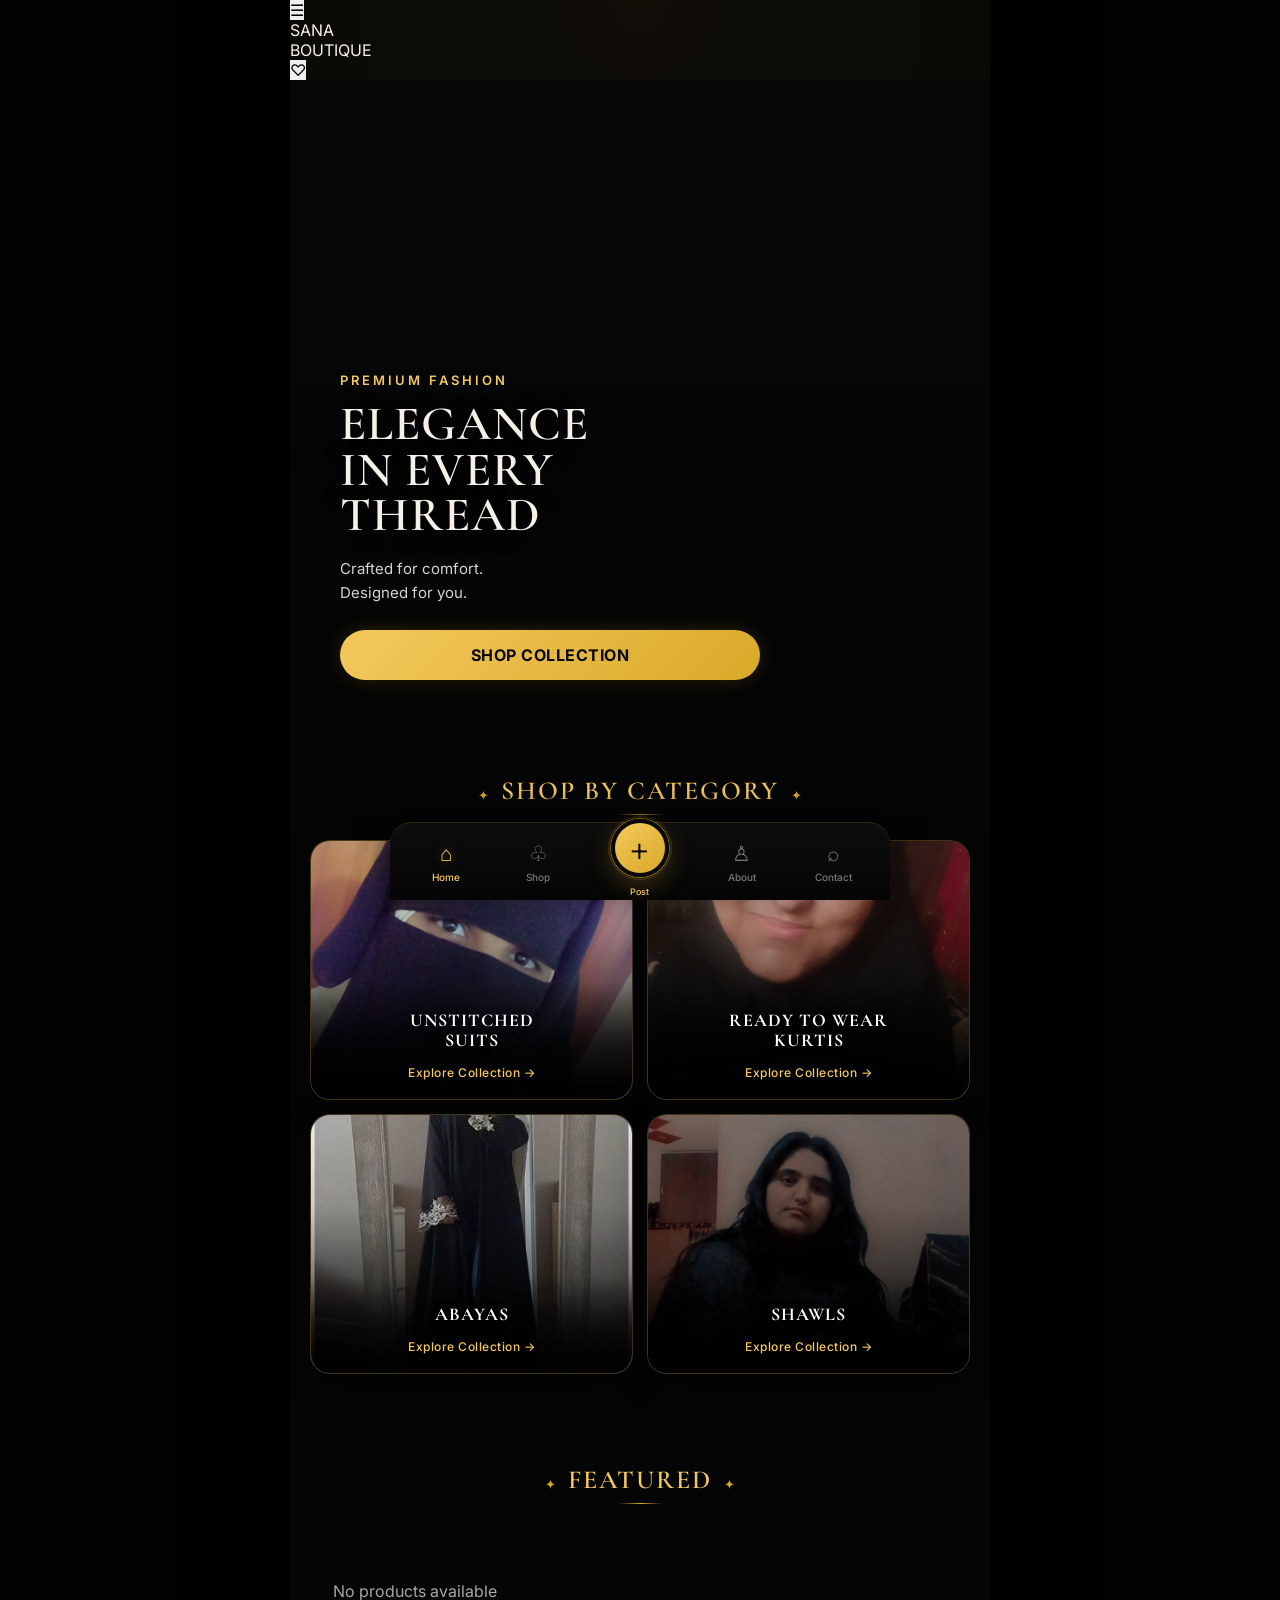
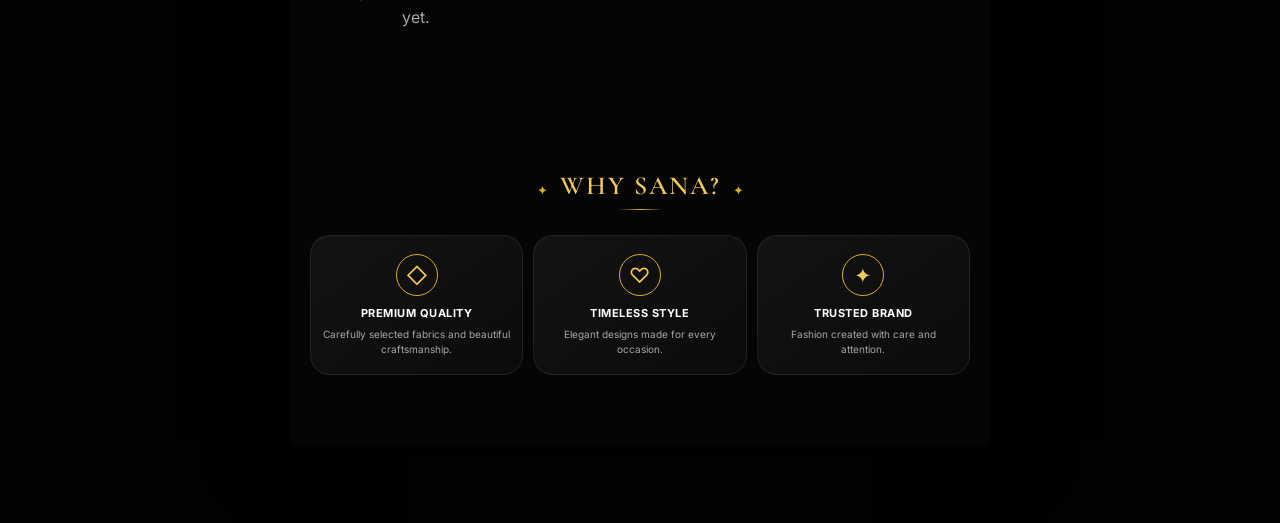
==== commit f7316551: "Update index.html" ====
--- a/index.html
+++ b/index.html
@@ -66,6 +66,7 @@
 
         <!-- =====================================
              HEADER
+             DO NOT CHANGE
         ====================================== -->
 
         <header class="app-header">
@@ -115,14 +116,16 @@
 
             <!-- =====================================
                  HERO
+             Cinematic fashion image
             ====================================== -->
 
             <section class="hero">
 
 
-                <div class="hero-image">
-                    <!-- Real hero image will be added later -->
-                </div>
+                <div
+                    class="hero-image"
+                    aria-hidden="true"
+                ></div>
 
 
                 <div class="hero-overlay">
@@ -188,7 +191,9 @@
                 <div class="category-grid">
 
 
-                    <!-- UNSTITCHED -->
+                    <!-- =================================
+                         UNSTITCHED
+                    ================================== -->
 
                     <article
                         class="category-card"
@@ -197,6 +202,8 @@
 
                         <div
                             class="category-image unstitched-image"
+                            role="img"
+                            aria-label="Unstitched suits collection"
                         ></div>
 
 
@@ -223,7 +230,9 @@
 
 
 
-                    <!-- KURTIS -->
+                    <!-- =================================
+                         KURTIS
+                    ================================== -->
 
                     <article
                         class="category-card"
@@ -232,6 +241,8 @@
 
                         <div
                             class="category-image kurtis-image"
+                            role="img"
+                            aria-label="Ready to wear kurtis collection"
                         ></div>
 
 
@@ -258,7 +269,9 @@
 
 
 
-                    <!-- ABAYAS -->
+                    <!-- =================================
+                         ABAYAS
+                    ================================== -->
 
                     <article
                         class="category-card"
@@ -267,6 +280,8 @@
 
                         <div
                             class="category-image abaya-image"
+                            role="img"
+                            aria-label="Abayas collection"
                         ></div>
 
 
@@ -291,7 +306,9 @@
 
 
 
-                    <!-- SHAWLS -->
+                    <!-- =================================
+                         SHAWLS
+                    ================================== -->
 
                     <article
                         class="category-card"
@@ -300,6 +317,8 @@
 
                         <div
                             class="category-image shawl-image"
+                            role="img"
+                            aria-label="Shawls collection"
                         ></div>
 
 
@@ -331,6 +350,7 @@
 
             <!-- =====================================
                  FEATURED PRODUCTS
+                 REAL PRODUCTS FROM BACKEND
             ====================================== -->
 
             <section class="section">
@@ -355,8 +375,6 @@
                     id="featuredProducts"
                 >
 
-                    <!-- Real products loaded from backend -->
-
                     <div class="loading">
                         Loading products...
                     </div>
@@ -462,6 +480,7 @@
 
         <!-- =====================================
              BOTTOM NAVIGATION
+             DO NOT CHANGE
         ====================================== -->
 
         <nav class="bottom-navigation">
@@ -500,8 +519,6 @@
             </a>
 
 
-
-            <!-- CENTER POST BUTTON -->
 
             <a
                 href="pages/post.html"
@@ -562,12 +579,8 @@
 
     <script src="js/navigation.js"></script>
 
-    <!-- REAL BACKEND API -->
-
     <script src="js/api.js"></script>
 
-    <!-- HOME CONTROLLER -->
-
     <script src="js/home.js"></script>
 
 
--- a/css/home.css
+++ b/css/home.css
@@ -17,37 +17,35 @@
 }
 
 
-/* Hero image area */
+/* =========================================
+   REAL HERO IMAGE
+========================================= */
 
 .hero-image {
     position: absolute;
     inset: 0;
 
-    background:
+    background-image:
         linear-gradient(
             to bottom,
-            rgba(0, 0, 0, 0.05) 0%,
-            rgba(0, 0, 0, 0.35) 45%,
+            rgba(0, 0, 0, 0.08) 0%,
+            rgba(0, 0, 0, 0.12) 25%,
+            rgba(0, 0, 0, 0.42) 55%,
             rgba(5, 5, 5, 0.98) 100%
-        );
+        ),
+        url("../assets/hero/hero-home.jpg");
 
     background-size: cover;
-    background-position: center;
-}
-
-
-/*
-   Later we will put your real image here.
-
-   Example:
-
-   background-image:
-       linear-gradient(...),
-       url("../assets/hero/hero-1.jpg");
-*/
-
-
-/* Hero content */
+    background-position: center center;
+    background-repeat: no-repeat;
+
+    transform: scale(1.01);
+}
+
+
+/* =========================================
+   HERO CONTENT
+========================================= */
 
 .hero-overlay {
     position: relative;
@@ -65,8 +63,6 @@
 }
 
 
-/* Small premium text */
-
 .hero-small-title {
     color: var(--gold-light);
 
@@ -79,19 +75,15 @@
 }
 
 
-/* Main hero heading */
-
 .hero h1 {
     color: var(--cream);
 
     margin-bottom: 18px;
 
     text-shadow:
-        0 4px 20px rgba(0, 0, 0, 0.8);
-}
-
-
-/* Gold part can be added later */
+        0 4px 20px rgba(0, 0, 0, 0.85);
+}
+
 
 .hero p {
     color: #d5d5d5;
@@ -99,6 +91,8 @@
     font-size: 15px;
 
     margin-bottom: 25px;
+
+    line-height: 1.6;
 }
 
 
@@ -115,12 +109,14 @@
 }
 
 
-/* Category card */
+/* =========================================
+   CATEGORY CARD
+========================================= */
 
 .category-card {
     position: relative;
 
-    min-height: 230px;
+    min-height: 260px;
 
     overflow: hidden;
 
@@ -131,7 +127,7 @@
     background: #101010;
 
     box-shadow:
-        0 10px 30px rgba(0, 0, 0, 0.4);
+        0 10px 30px rgba(0, 0, 0, 0.45);
 
     transition:
         transform 0.2s ease,
@@ -144,46 +140,100 @@
 }
 
 
-/* Category image */
+/* =========================================
+   CATEGORY REAL IMAGE
+========================================= */
 
 .category-image {
     position: absolute;
     inset: 0;
 
-    background:
-        linear-gradient(
-            to bottom,
-            rgba(0, 0, 0, 0.05),
-            rgba(0, 0, 0, 0.9)
-        );
-
     background-size: cover;
     background-position: center;
-}
-
-
-/*
-   Add your images later:
-
-   .unstitched-image {
-       background-image: url("../assets/categories/unstitched.jpg");
-   }
-
-   .kurtis-image {
-       background-image: url("../assets/categories/kurtis.jpg");
-   }
-
-   .abaya-image {
-       background-image: url("../assets/categories/abayas.jpg");
-   }
-
-   .shawl-image {
-       background-image: url("../assets/categories/shawls.jpg");
-   }
-*/
-
-
-/* Category content */
+    background-repeat: no-repeat;
+
+    transition:
+        transform 0.45s ease,
+        filter 0.45s ease;
+}
+
+
+/* =========================================
+   UNSTITCHED IMAGE
+========================================= */
+
+.unstitched-image {
+    background-image:
+        linear-gradient(
+            to bottom,
+            rgba(0, 0, 0, 0.05) 0%,
+            rgba(0, 0, 0, 0.18) 35%,
+            rgba(0, 0, 0, 0.92) 100%
+        ),
+        url("../assets/categories/unstitched.jpg");
+}
+
+
+/* =========================================
+   KURTIS IMAGE
+========================================= */
+
+.kurtis-image {
+    background-image:
+        linear-gradient(
+            to bottom,
+            rgba(0, 0, 0, 0.05) 0%,
+            rgba(0, 0, 0, 0.18) 35%,
+            rgba(0, 0, 0, 0.92) 100%
+        ),
+        url("../assets/categories/kurtis.jpg");
+}
+
+
+/* =========================================
+   ABAYAS IMAGE
+========================================= */
+
+.abaya-image {
+    background-image:
+        linear-gradient(
+            to bottom,
+            rgba(0, 0, 0, 0.05) 0%,
+            rgba(0, 0, 0, 0.18) 35%,
+            rgba(0, 0, 0, 0.92) 100%
+        ),
+        url("../assets/categories/abayas.jpg");
+}
+
+
+/* =========================================
+   SHAWLS IMAGE
+========================================= */
+
+.shawl-image {
+    background-image:
+        linear-gradient(
+            to bottom,
+            rgba(0, 0, 0, 0.05) 0%,
+            rgba(0, 0, 0, 0.18) 35%,
+            rgba(0, 0, 0, 0.92) 100%
+        ),
+        url("../assets/categories/shawls.jpg");
+}
+
+
+/* =========================================
+   IMAGE HOVER / TOUCH EFFECT
+========================================= */
+
+.category-card:hover .category-image {
+    transform: scale(1.04);
+}
+
+
+/* =========================================
+   CATEGORY CONTENT
+========================================= */
 
 .category-content {
     position: absolute;
@@ -194,15 +244,16 @@
 
     z-index: 2;
 
-    padding: 20px 14px 17px;
+    padding: 30px 14px 18px;
 
     text-align: center;
 
     background:
         linear-gradient(
             to top,
-            rgba(0, 0, 0, 0.95),
-            rgba(0, 0, 0, 0)
+            rgba(0, 0, 0, 0.96) 0%,
+            rgba(0, 0, 0, 0.68) 45%,
+            rgba(0, 0, 0, 0) 100%
         );
 }
 
@@ -212,11 +263,14 @@
 
     font-size: 18px;
 
-    line-height: 1.05;
+    line-height: 1.1;
 
     letter-spacing: 1px;
 
     margin-bottom: 10px;
+
+    text-shadow:
+        0 2px 10px rgba(0, 0, 0, 0.8);
 }
 
 
@@ -230,11 +284,16 @@
     font-weight: 500;
 
     letter-spacing: 0.5px;
+
+    border: 0;
+
+    cursor: pointer;
 }
 
 
 /* =========================================
    FEATURED PRODUCTS
+   THESE COME FROM THE BACKEND
 ========================================= */
 
 .products-grid {
@@ -245,8 +304,6 @@
     gap: 14px;
 }
 
-
-/* Product card */
 
 .product-card {
     position: relative;
@@ -277,7 +334,9 @@
 }
 
 
-/* Product image */
+/* =========================================
+   POSTED PRODUCT IMAGE
+========================================= */
 
 .product-card-image {
     width: 100%;
@@ -286,13 +345,17 @@
 
     object-fit: cover;
 
+    object-position: center;
+
     display: block;
 
     background: #151515;
 }
 
 
-/* Product information */
+/* =========================================
+   PRODUCT INFORMATION
+========================================= */
 
 .product-info {
     padding: 13px;
@@ -323,7 +386,9 @@
 }
 
 
-/* Favorite button */
+/* =========================================
+   FAVORITE BUTTON
+========================================= */
 
 .product-favorite {
     position: absolute;
@@ -349,6 +414,27 @@
     font-size: 19px;
 
     backdrop-filter: blur(8px);
+
+    z-index: 4;
+}
+
+
+/* =========================================
+   IMAGE PLACEHOLDER
+========================================= */
+
+.image-placeholder {
+    display: flex;
+
+    align-items: center;
+    justify-content: center;
+
+    background:
+        linear-gradient(
+            145deg,
+            #181818,
+            #090909
+        );
 }
 
 
@@ -431,15 +517,13 @@
 
 
 /* =========================================
-   GOLD DECORATION
+   SECTION TITLE
 ========================================= */
 
 .section-title h2 {
     position: relative;
 }
 
-
-/* Small gold line under titles */
 
 .section-title h2::after {
     content: "";
@@ -467,11 +551,6 @@
 
 main {
     width: 100%;
-}
-
-
-/* Prevent content hiding behind navigation */
-
-main {
+
     padding-bottom: 15px;
-  }
+}
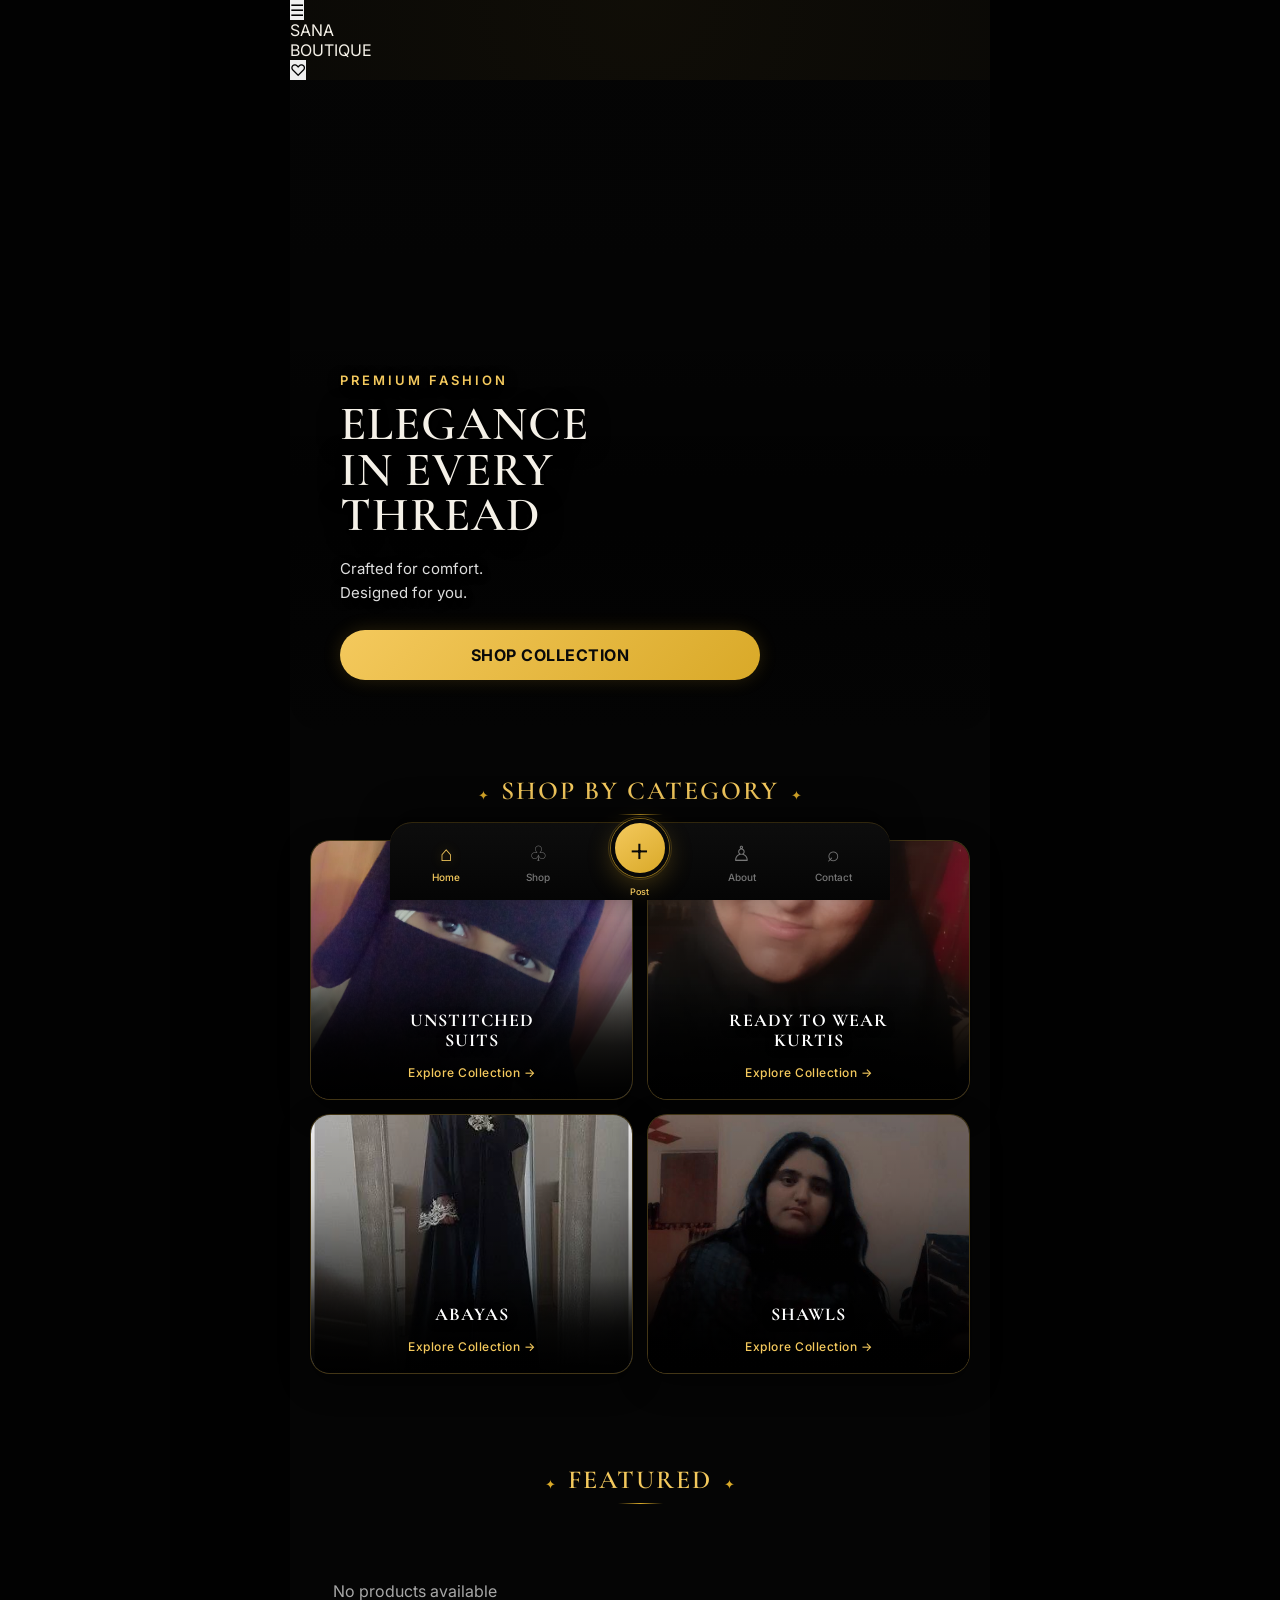
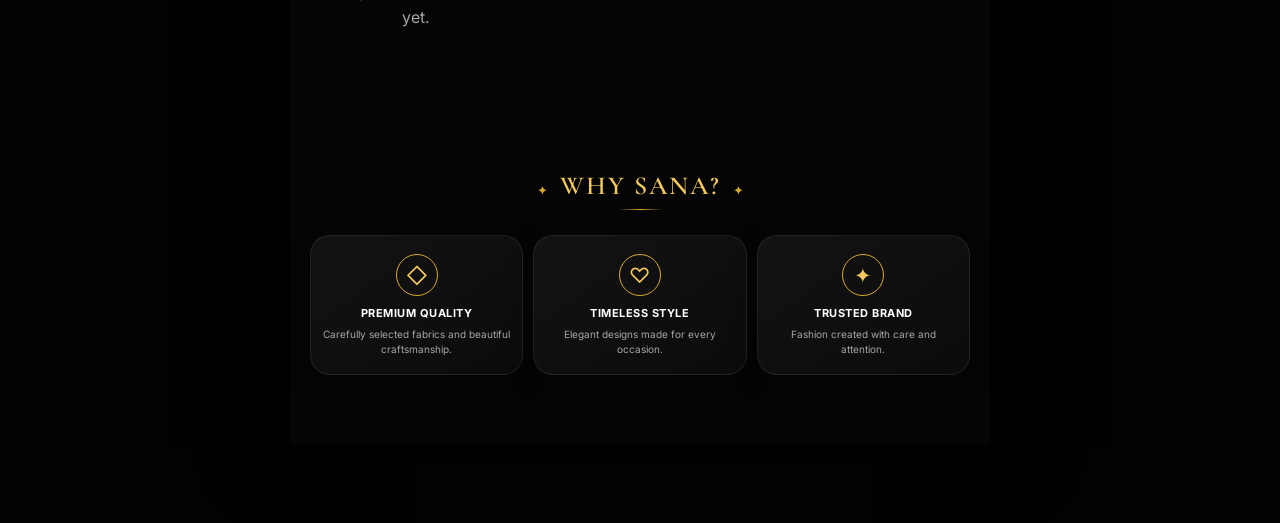
==== commit 0b9a08f8: "Update index.html" ====
--- a/index.html
+++ b/index.html
@@ -13,7 +13,9 @@
     <title>SANA Boutique</title>
 
 
-    <!-- Google Font -->
+    <!-- =====================================
+         GOOGLE FONTS
+    ====================================== -->
 
     <link rel="preconnect" href="https://fonts.googleapis.com">
 
@@ -29,7 +31,9 @@
     >
 
 
-    <!-- CSS -->
+    <!-- =====================================
+         CSS
+    ====================================== -->
 
     <link
         rel="stylesheet"
@@ -56,532 +60,557 @@
 
 <body>
 
+<div id="app">
+
 
     <!-- =====================================
-         APP
+         HEADER
+         DO NOT CHANGE
     ====================================== -->
 
-    <div id="app">
+    <header class="app-header">
+
+        <button
+            class="header-button"
+            id="menuButton"
+            aria-label="Open menu"
+        >
+            ☰
+        </button>
+
+
+        <div class="brand">
+
+            <div class="brand-name">
+                SANA
+            </div>
+
+            <div class="brand-subtitle">
+                BOUTIQUE
+            </div>
+
+        </div>
+
+
+        <button
+            class="header-button"
+            id="bagButton"
+            aria-label="Favorites"
+        >
+            ♡
+        </button>
+
+    </header>
+
+
+
+    <!-- =====================================
+         MAIN CONTENT
+    ====================================== -->
+
+    <main id="main-content">
 
 
         <!-- =====================================
-             HEADER
-             DO NOT CHANGE
+             HERO
         ====================================== -->
 
-        <header class="app-header">
-
-
-            <button
-                class="header-button"
-                id="menuButton"
-                aria-label="Open menu"
+        <section class="hero">
+
+
+            <!--
+                REAL CINEMATIC HERO IMAGE
+
+                GitHub path:
+
+                assets/hero/hero-home.jpg
+            -->
+
+            <div
+                class="hero-image"
+                aria-hidden="true"
+            ></div>
+
+
+            <!-- Dark cinematic overlay -->
+
+            <div
+                class="hero-shade"
+                aria-hidden="true"
+            ></div>
+
+
+            <!-- Hero content -->
+
+            <div class="hero-overlay">
+
+
+                <span class="hero-small-title">
+                    PREMIUM FASHION
+                </span>
+
+
+                <h1>
+                    ELEGANCE
+                    <br>
+                    IN EVERY
+                    <br>
+                    THREAD
+                </h1>
+
+
+                <p>
+                    Crafted for comfort.
+                    <br>
+                    Designed for you.
+                </p>
+
+
+                <button
+                    class="gold-button"
+                    id="shopCollectionButton"
+                    type="button"
+                >
+                    SHOP COLLECTION
+                </button>
+
+
+            </div>
+
+        </section>
+
+
+
+        <!-- =====================================
+             SHOP BY CATEGORY
+        ====================================== -->
+
+        <section class="section">
+
+
+            <div class="section-title">
+
+                <span>✦</span>
+
+                <h2>
+                    SHOP BY CATEGORY
+                </h2>
+
+                <span>✦</span>
+
+            </div>
+
+
+            <div class="category-grid">
+
+
+                <!-- =================================
+                     UNSTITCHED
+                ================================== -->
+
+                <article
+                    class="category-card"
+                    data-category="Unstitched"
+                >
+
+                    <div
+                        class="category-image unstitched-image"
+                        role="img"
+                        aria-label="Unstitched suits collection"
+                    ></div>
+
+
+                    <div class="category-content">
+
+                        <h3>
+                            UNSTITCHED
+                            <br>
+                            SUITS
+                        </h3>
+
+
+                        <button
+                            type="button"
+                            class="category-button"
+                            data-category="Unstitched"
+                        >
+                            Explore Collection →
+                        </button>
+
+                    </div>
+
+                </article>
+
+
+
+                <!-- =================================
+                     KURTIS
+                ================================== -->
+
+                <article
+                    class="category-card"
+                    data-category="Kurtis"
+                >
+
+                    <div
+                        class="category-image kurtis-image"
+                        role="img"
+                        aria-label="Kurtis collection"
+                    ></div>
+
+
+                    <div class="category-content">
+
+                        <h3>
+                            READY TO WEAR
+                            <br>
+                            KURTIS
+                        </h3>
+
+
+                        <button
+                            type="button"
+                            class="category-button"
+                            data-category="Kurtis"
+                        >
+                            Explore Collection →
+                        </button>
+
+                    </div>
+
+                </article>
+
+
+
+                <!-- =================================
+                     ABAYAS
+                ================================== -->
+
+                <article
+                    class="category-card"
+                    data-category="Abayas"
+                >
+
+                    <div
+                        class="category-image abaya-image"
+                        role="img"
+                        aria-label="Abayas collection"
+                    ></div>
+
+
+                    <div class="category-content">
+
+                        <h3>
+                            ABAYAS
+                        </h3>
+
+
+                        <button
+                            type="button"
+                            class="category-button"
+                            data-category="Abayas"
+                        >
+                            Explore Collection →
+                        </button>
+
+                    </div>
+
+                </article>
+
+
+
+                <!-- =================================
+                     SHAWLS
+                ================================== -->
+
+                <article
+                    class="category-card"
+                    data-category="Shawls"
+                >
+
+                    <div
+                        class="category-image shawl-image"
+                        role="img"
+                        aria-label="Shawls collection"
+                    ></div>
+
+
+                    <div class="category-content">
+
+                        <h3>
+                            SHAWLS
+                        </h3>
+
+
+                        <button
+                            type="button"
+                            class="category-button"
+                            data-category="Shawls"
+                        >
+                            Explore Collection →
+                        </button>
+
+                    </div>
+
+                </article>
+
+
+            </div>
+
+        </section>
+
+
+
+        <!-- =====================================
+             FEATURED PRODUCTS
+             REAL PRODUCTS FROM BACKEND
+        ====================================== -->
+
+        <section class="section">
+
+
+            <div class="section-title">
+
+                <span>✦</span>
+
+                <h2>
+                    FEATURED
+                </h2>
+
+                <span>✦</span>
+
+            </div>
+
+
+            <div
+                class="products-grid"
+                id="featuredProducts"
             >
-                ☰
-            </button>
-
-
-            <div class="brand">
-
-                <div class="brand-name">
-                    SANA
+
+                <div class="loading">
+
+                    <p>
+                        Loading products...
+                    </p>
+
                 </div>
 
-                <div class="brand-subtitle">
-                    BOUTIQUE
+            </div>
+
+
+        </section>
+
+
+
+        <!-- =====================================
+             WHY SANA
+        ====================================== -->
+
+        <section
+            class="section why-section"
+        >
+
+
+            <div class="section-title">
+
+                <span>✦</span>
+
+                <h2>
+                    WHY SANA?
+                </h2>
+
+                <span>✦</span>
+
+            </div>
+
+
+            <div class="features">
+
+
+                <!-- PREMIUM QUALITY -->
+
+                <div class="feature">
+
+                    <div class="feature-icon">
+                        ◇
+                    </div>
+
+                    <h3>
+                        PREMIUM QUALITY
+                    </h3>
+
+                    <p>
+                        Carefully selected fabrics
+                        and beautiful craftsmanship.
+                    </p>
+
                 </div>
 
-            </div>
-
-
-            <button
-                class="header-button"
-                id="bagButton"
-                aria-label="Favorites"
-            >
-                ♡
-            </button>
-
-
-        </header>
-
-
-
-        <!-- =====================================
-             MAIN CONTENT
-        ====================================== -->
-
-        <main id="main-content">
-
-
-            <!-- =====================================
-                 HERO
-             Cinematic fashion image
-            ====================================== -->
-
-            <section class="hero">
-
-
-                <div
-                    class="hero-image"
-                    aria-hidden="true"
-                ></div>
-
-
-                <div class="hero-overlay">
-
-
-                    <span class="hero-small-title">
-                        PREMIUM FASHION
-                    </span>
-
-
-                    <h1>
-                        ELEGANCE
-                        <br>
-                        IN EVERY
-                        <br>
-                        THREAD
-                    </h1>
-
+
+
+                <!-- TIMELESS STYLE -->
+
+                <div class="feature">
+
+                    <div class="feature-icon">
+                        ♡
+                    </div>
+
+                    <h3>
+                        TIMELESS STYLE
+                    </h3>
 
                     <p>
-                        Crafted for comfort.
-                        <br>
-                        Designed for you.
+                        Elegant designs made
+                        for every occasion.
                     </p>
 
-
-                    <button
-                        class="gold-button"
-                        id="shopCollectionButton"
-                    >
-                        SHOP COLLECTION
-                    </button>
-
-
                 </div>
 
 
-            </section>
-
-
-
-            <!-- =====================================
-                 COLLECTIONS
-            ====================================== -->
-
-            <section class="section">
-
-
-                <div class="section-title">
-
-                    <span>✦</span>
-
-                    <h2>
-                        SHOP BY CATEGORY
-                    </h2>
-
-                    <span>✦</span>
+
+                <!-- TRUSTED BRAND -->
+
+                <div class="feature">
+
+                    <div class="feature-icon">
+                        ✦
+                    </div>
+
+                    <h3>
+                        TRUSTED BRAND
+                    </h3>
+
+                    <p>
+                        Fashion created with
+                        care and attention.
+                    </p>
 
                 </div>
 
 
-
-                <div class="category-grid">
-
-
-                    <!-- =================================
-                         UNSTITCHED
-                    ================================== -->
-
-                    <article
-                        class="category-card"
-                        data-category="Unstitched"
-                    >
-
-                        <div
-                            class="category-image unstitched-image"
-                            role="img"
-                            aria-label="Unstitched suits collection"
-                        ></div>
-
-
-                        <div class="category-content">
-
-                            <h3>
-                                UNSTITCHED
-                                <br>
-                                SUITS
-                            </h3>
-
-
-                            <button
-                                type="button"
-                                class="category-button"
-                                data-category="Unstitched"
-                            >
-                                Explore Collection →
-                            </button>
-
-                        </div>
-
-                    </article>
-
-
-
-                    <!-- =================================
-                         KURTIS
-                    ================================== -->
-
-                    <article
-                        class="category-card"
-                        data-category="Kurtis"
-                    >
-
-                        <div
-                            class="category-image kurtis-image"
-                            role="img"
-                            aria-label="Ready to wear kurtis collection"
-                        ></div>
-
-
-                        <div class="category-content">
-
-                            <h3>
-                                READY TO WEAR
-                                <br>
-                                KURTIS
-                            </h3>
-
-
-                            <button
-                                type="button"
-                                class="category-button"
-                                data-category="Kurtis"
-                            >
-                                Explore Collection →
-                            </button>
-
-                        </div>
-
-                    </article>
-
-
-
-                    <!-- =================================
-                         ABAYAS
-                    ================================== -->
-
-                    <article
-                        class="category-card"
-                        data-category="Abayas"
-                    >
-
-                        <div
-                            class="category-image abaya-image"
-                            role="img"
-                            aria-label="Abayas collection"
-                        ></div>
-
-
-                        <div class="category-content">
-
-                            <h3>
-                                ABAYAS
-                            </h3>
-
-
-                            <button
-                                type="button"
-                                class="category-button"
-                                data-category="Abayas"
-                            >
-                                Explore Collection →
-                            </button>
-
-                        </div>
-
-                    </article>
-
-
-
-                    <!-- =================================
-                         SHAWLS
-                    ================================== -->
-
-                    <article
-                        class="category-card"
-                        data-category="Shawls"
-                    >
-
-                        <div
-                            class="category-image shawl-image"
-                            role="img"
-                            aria-label="Shawls collection"
-                        ></div>
-
-
-                        <div class="category-content">
-
-                            <h3>
-                                SHAWLS
-                            </h3>
-
-
-                            <button
-                                type="button"
-                                class="category-button"
-                                data-category="Shawls"
-                            >
-                                Explore Collection →
-                            </button>
-
-                        </div>
-
-                    </article>
-
-
-                </div>
-
-            </section>
-
-
-
-            <!-- =====================================
-                 FEATURED PRODUCTS
-                 REAL PRODUCTS FROM BACKEND
-            ====================================== -->
-
-            <section class="section">
-
-
-                <div class="section-title">
-
-                    <span>✦</span>
-
-                    <h2>
-                        FEATURED
-                    </h2>
-
-                    <span>✦</span>
-
-                </div>
-
-
-
-                <div
-                    class="products-grid"
-                    id="featuredProducts"
-                >
-
-                    <div class="loading">
-                        Loading products...
-                    </div>
-
-                </div>
-
-
-            </section>
-
-
-
-            <!-- =====================================
-                 WHY SANA
-            ====================================== -->
-
-            <section
-                class="section why-section"
-            >
-
-
-                <div class="section-title">
-
-                    <span>✦</span>
-
-                    <h2>
-                        WHY SANA?
-                    </h2>
-
-                    <span>✦</span>
-
-                </div>
-
-
-
-                <div class="features">
-
-
-                    <div class="feature">
-
-                        <div class="feature-icon">
-                            ◇
-                        </div>
-
-                        <h3>
-                            PREMIUM QUALITY
-                        </h3>
-
-                        <p>
-                            Carefully selected fabrics
-                            and beautiful craftsmanship.
-                        </p>
-
-                    </div>
-
-
-
-                    <div class="feature">
-
-                        <div class="feature-icon">
-                            ♡
-                        </div>
-
-                        <h3>
-                            TIMELESS STYLE
-                        </h3>
-
-                        <p>
-                            Elegant designs made
-                            for every occasion.
-                        </p>
-
-                    </div>
-
-
-
-                    <div class="feature">
-
-                        <div class="feature-icon">
-                            ✦
-                        </div>
-
-                        <h3>
-                            TRUSTED BRAND
-                        </h3>
-
-                        <p>
-                            Fashion created with
-                            care and attention.
-                        </p>
-
-                    </div>
-
-
-                </div>
-
-
-            </section>
-
-
-        </main>
-
-
-
-        <!-- =====================================
-             BOTTOM NAVIGATION
-             DO NOT CHANGE
-        ====================================== -->
-
-        <nav class="bottom-navigation">
-
-
-            <a
-                href="index.html"
-                class="nav-item active"
-            >
-
-                <span class="nav-icon">
-                    ⌂
-                </span>
-
-                <span>
-                    Home
-                </span>
-
-            </a>
-
-
-
-            <a
-                href="pages/shop.html"
-                class="nav-item"
-            >
-
-                <span class="nav-icon">
-                    ♧
-                </span>
-
-                <span>
-                    Shop
-                </span>
-
-            </a>
-
-
-
-            <a
-                href="pages/post.html"
-                class="post-button"
-                id="postButton"
-                aria-label="Create post"
-            >
-                +
-            </a>
-
-
-
-            <a
-                href="pages/about.html"
-                class="nav-item"
-            >
-
-                <span class="nav-icon">
-                    ♙
-                </span>
-
-                <span>
-                    About
-                </span>
-
-            </a>
-
-
-
-            <a
-                href="pages/contact.html"
-                class="nav-item"
-            >
-
-                <span class="nav-icon">
-                    ⌕
-                </span>
-
-                <span>
-                    Contact
-                </span>
-
-            </a>
-
-
-        </nav>
-
-
-    </div>
+            </div>
+
+        </section>
+
+
+    </main>
 
 
 
     <!-- =====================================
-         JAVASCRIPT
+         BOTTOM NAVIGATION
     ====================================== -->
 
-    <script src="js/app.js"></script>
-
-    <script src="js/navigation.js"></script>
-
-    <script src="js/api.js"></script>
-
-    <script src="js/home.js"></script>
+    <nav class="bottom-navigation">
+
+
+        <!-- HOME -->
+
+        <a
+            href="index.html"
+            class="nav-item active"
+        >
+
+            <span class="nav-icon">
+                ⌂
+            </span>
+
+            <span>
+                Home
+            </span>
+
+        </a>
+
+
+
+        <!-- SHOP -->
+
+        <a
+            href="pages/shop.html"
+            class="nav-item"
+        >
+
+            <span class="nav-icon">
+                ♧
+            </span>
+
+            <span>
+                Shop
+            </span>
+
+        </a>
+
+
+
+        <!-- CENTER POST BUTTON -->
+
+        <a
+            href="pages/post.html"
+            class="post-button"
+            id="postButton"
+            aria-label="Create post"
+        >
+            +
+        </a>
+
+
+
+        <!-- ABOUT -->
+
+        <a
+            href="pages/about.html"
+            class="nav-item"
+        >
+
+            <span class="nav-icon">
+                ♙
+            </span>
+
+            <span>
+                About
+            </span>
+
+        </a>
+
+
+
+        <!-- CONTACT -->
+
+        <a
+            href="pages/contact.html"
+            class="nav-item"
+        >
+
+            <span class="nav-icon">
+                ⌕
+            </span>
+
+            <span>
+                Contact
+            </span>
+
+        </a>
+
+
+    </nav>
+
+
+</div>
+
+
+
+<!-- =====================================
+     JAVASCRIPT
+====================================== -->
+
+<script src="js/app.js"></script>
+
+<script src="js/navigation.js"></script>
+
+<script src="js/api.js"></script>
+
+<script src="js/home.js"></script>
 
 
 </body>
--- a/css/home.css
+++ b/css/home.css
@@ -10,36 +10,72 @@
 
 .hero {
     position: relative;
+
     width: 100%;
+
     min-height: 540px;
+
     overflow: hidden;
-    background: #080808;
-}
-
-
-/* =========================================
-   REAL HERO IMAGE
+
+    background: #050505;
+}
+
+
+/* =========================================
+   REAL CINEMATIC HERO IMAGE
 ========================================= */
 
 .hero-image {
     position: absolute;
+
     inset: 0;
 
+    width: 100%;
+    height: 100%;
+
     background-image:
+        url("../assets/hero/hero-home.jpg");
+
+    background-size: cover;
+
+    background-position:
+        center center;
+
+    background-repeat: no-repeat;
+
+    transform: scale(1.03);
+
+    z-index: 1;
+
+    filter:
+        brightness(0.78)
+        contrast(1.08)
+        saturate(0.82);
+}
+
+
+/* =========================================
+   CINEMATIC DARK GRADIENT
+========================================= */
+
+.hero-shade {
+    position: absolute;
+
+    inset: 0;
+
+    z-index: 2;
+
+    pointer-events: none;
+
+    background:
         linear-gradient(
             to bottom,
-            rgba(0, 0, 0, 0.08) 0%,
-            rgba(0, 0, 0, 0.12) 25%,
-            rgba(0, 0, 0, 0.42) 55%,
-            rgba(5, 5, 5, 0.98) 100%
-        ),
-        url("../assets/hero/hero-home.jpg");
-
-    background-size: cover;
-    background-position: center center;
-    background-repeat: no-repeat;
-
-    transform: scale(1.01);
+            rgba(0, 0, 0, 0.12) 0%,
+            rgba(0, 0, 0, 0.16) 22%,
+            rgba(0, 0, 0, 0.30) 42%,
+            rgba(0, 0, 0, 0.66) 65%,
+            rgba(4, 4, 4, 0.98) 100%
+        );
 }
 
 
@@ -49,31 +85,49 @@
 
 .hero-overlay {
     position: relative;
-    z-index: 2;
+
+    z-index: 3;
 
     min-height: 540px;
 
     display: flex;
+
     flex-direction: column;
+
     justify-content: flex-end;
 
-    padding: 40px 24px 45px;
+    padding:
+        40px
+        24px
+        45px;
 
     max-width: 520px;
 }
 
+
+/* =========================================
+   PREMIUM LABEL
+========================================= */
 
 .hero-small-title {
     color: var(--gold-light);
 
     font-size: 13px;
+
     font-weight: 600;
 
     letter-spacing: 3px;
 
     margin-bottom: 14px;
-}
-
+
+    text-shadow:
+        0 2px 12px rgba(0, 0, 0, 0.8);
+}
+
+
+/* =========================================
+   HERO TITLE
+========================================= */
 
 .hero h1 {
     color: var(--cream);
@@ -81,18 +135,26 @@
     margin-bottom: 18px;
 
     text-shadow:
-        0 4px 20px rgba(0, 0, 0, 0.85);
-}
-
+        0 4px 25px rgba(0, 0, 0, 0.95),
+        0 1px 3px rgba(0, 0, 0, 0.8);
+}
+
+
+/* =========================================
+   HERO DESCRIPTION
+========================================= */
 
 .hero p {
-    color: #d5d5d5;
+    color: #dedede;
 
     font-size: 15px;
 
+    line-height: 1.6;
+
     margin-bottom: 25px;
 
-    line-height: 1.6;
+    text-shadow:
+        0 2px 10px rgba(0, 0, 0, 0.9);
 }
 
 
@@ -103,7 +165,8 @@
 .category-grid {
     display: grid;
 
-    grid-template-columns: repeat(2, 1fr);
+    grid-template-columns:
+        repeat(2, 1fr);
 
     gap: 14px;
 }
@@ -122,16 +185,18 @@
 
     border-radius: var(--radius);
 
-    border: 1px solid var(--border);
+    border:
+        1px solid var(--border);
 
     background: #101010;
 
     box-shadow:
-        0 10px 30px rgba(0, 0, 0, 0.45);
+        0 10px 30px
+        rgba(0, 0, 0, 0.45);
 
     transition:
-        transform 0.2s ease,
-        border-color 0.2s ease;
+        transform 0.25s ease,
+        border-color 0.25s ease;
 }
 
 
@@ -141,15 +206,21 @@
 
 
 /* =========================================
-   CATEGORY REAL IMAGE
+   CATEGORY IMAGE
 ========================================= */
 
 .category-image {
     position: absolute;
+
     inset: 0;
 
+    width: 100%;
+    height: 100%;
+
     background-size: cover;
+
     background-position: center;
+
     background-repeat: no-repeat;
 
     transition:
@@ -159,7 +230,7 @@
 
 
 /* =========================================
-   UNSTITCHED IMAGE
+   UNSTITCHED
 ========================================= */
 
 .unstitched-image {
@@ -167,15 +238,19 @@
         linear-gradient(
             to bottom,
             rgba(0, 0, 0, 0.05) 0%,
-            rgba(0, 0, 0, 0.18) 35%,
+            rgba(0, 0, 0, 0.16) 30%,
             rgba(0, 0, 0, 0.92) 100%
         ),
         url("../assets/categories/unstitched.jpg");
-}
-
-
-/* =========================================
-   KURTIS IMAGE
+
+    background-size: cover;
+
+    background-position: center;
+}
+
+
+/* =========================================
+   KURTIS
 ========================================= */
 
 .kurtis-image {
@@ -183,15 +258,19 @@
         linear-gradient(
             to bottom,
             rgba(0, 0, 0, 0.05) 0%,
-            rgba(0, 0, 0, 0.18) 35%,
+            rgba(0, 0, 0, 0.16) 30%,
             rgba(0, 0, 0, 0.92) 100%
         ),
         url("../assets/categories/kurtis.jpg");
-}
-
-
-/* =========================================
-   ABAYAS IMAGE
+
+    background-size: cover;
+
+    background-position: center;
+}
+
+
+/* =========================================
+   ABAYAS
 ========================================= */
 
 .abaya-image {
@@ -199,15 +278,19 @@
         linear-gradient(
             to bottom,
             rgba(0, 0, 0, 0.05) 0%,
-            rgba(0, 0, 0, 0.18) 35%,
+            rgba(0, 0, 0, 0.16) 30%,
             rgba(0, 0, 0, 0.92) 100%
         ),
         url("../assets/categories/abayas.jpg");
-}
-
-
-/* =========================================
-   SHAWLS IMAGE
+
+    background-size: cover;
+
+    background-position: center;
+}
+
+
+/* =========================================
+   SHAWLS
 ========================================= */
 
 .shawl-image {
@@ -215,19 +298,26 @@
         linear-gradient(
             to bottom,
             rgba(0, 0, 0, 0.05) 0%,
-            rgba(0, 0, 0, 0.18) 35%,
+            rgba(0, 0, 0, 0.16) 30%,
             rgba(0, 0, 0, 0.92) 100%
         ),
         url("../assets/categories/shawls.jpg");
-}
-
-
-/* =========================================
-   IMAGE HOVER / TOUCH EFFECT
+
+    background-size: cover;
+
+    background-position: center;
+}
+
+
+/* =========================================
+   CATEGORY IMAGE EFFECT
 ========================================= */
 
 .category-card:hover .category-image {
-    transform: scale(1.04);
+    transform: scale(1.05);
+
+    filter:
+        brightness(1.05);
 }
 
 
@@ -244,20 +334,27 @@
 
     z-index: 2;
 
-    padding: 30px 14px 18px;
+    padding:
+        30px
+        14px
+        18px;
 
     text-align: center;
 
     background:
         linear-gradient(
             to top,
-            rgba(0, 0, 0, 0.96) 0%,
-            rgba(0, 0, 0, 0.68) 45%,
+            rgba(0, 0, 0, 0.97) 0%,
+            rgba(0, 0, 0, 0.70) 45%,
             rgba(0, 0, 0, 0) 100%
         );
 }
 
 
+/* =========================================
+   CATEGORY TITLE
+========================================= */
+
 .category-content h3 {
     color: var(--white);
 
@@ -270,9 +367,14 @@
     margin-bottom: 10px;
 
     text-shadow:
-        0 2px 10px rgba(0, 0, 0, 0.8);
-}
-
+        0 2px 10px
+        rgba(0, 0, 0, 0.9);
+}
+
+
+/* =========================================
+   CATEGORY BUTTON
+========================================= */
 
 .category-content button {
     background: transparent;
@@ -293,17 +395,21 @@
 
 /* =========================================
    FEATURED PRODUCTS
-   THESE COME FROM THE BACKEND
 ========================================= */
 
 .products-grid {
     display: grid;
 
-    grid-template-columns: repeat(2, 1fr);
+    grid-template-columns:
+        repeat(2, 1fr);
 
     gap: 14px;
 }
 
+
+/* =========================================
+   PRODUCT CARD
+========================================= */
 
 .product-card {
     position: relative;
@@ -319,10 +425,12 @@
             #0b0b0b
         );
 
-    border: 1px solid var(--border);
+    border:
+        1px solid var(--border);
 
     box-shadow:
-        0 8px 25px rgba(0, 0, 0, 0.4);
+        0 8px 25px
+        rgba(0, 0, 0, 0.4);
 
     transition:
         transform 0.2s ease;
@@ -335,7 +443,7 @@
 
 
 /* =========================================
-   POSTED PRODUCT IMAGE
+   REAL POSTED PRODUCT IMAGE
 ========================================= */
 
 .product-card-image {
@@ -400,14 +508,19 @@
     height: 36px;
 
     display: flex;
+
     align-items: center;
+
     justify-content: center;
 
     border-radius: 50%;
 
-    background: rgba(0, 0, 0, 0.65);
-
-    border: 1px solid rgba(217, 169, 40, 0.5);
+    background:
+        rgba(0, 0, 0, 0.65);
+
+    border:
+        1px solid
+        rgba(217, 169, 40, 0.5);
 
     color: var(--gold-light);
 
@@ -427,6 +540,7 @@
     display: flex;
 
     align-items: center;
+
     justify-content: center;
 
     background:
@@ -447,21 +561,32 @@
 }
 
 
+/* =========================================
+   FEATURES
+========================================= */
+
 .features {
     display: grid;
 
-    grid-template-columns: repeat(3, 1fr);
+    grid-template-columns:
+        repeat(3, 1fr);
 
     gap: 10px;
 }
 
 
+/* =========================================
+   FEATURE CARD
+========================================= */
+
 .feature {
-    padding: 18px 10px;
+    padding:
+        18px 10px;
 
     text-align: center;
 
-    border: 1px solid var(--border-light);
+    border:
+        1px solid var(--border-light);
 
     border-radius: var(--radius);
 
@@ -471,28 +596,44 @@
             #131313,
             #0b0b0b
         );
-}
-
+
+    box-shadow:
+        0 8px 25px
+        rgba(0, 0, 0, 0.25);
+}
+
+
+/* =========================================
+   FEATURE ICON
+========================================= */
 
 .feature-icon {
     width: 42px;
     height: 42px;
 
-    margin: 0 auto 10px;
+    margin:
+        0 auto 10px;
 
     display: flex;
+
     align-items: center;
+
     justify-content: center;
 
     border-radius: 50%;
 
-    border: 1px solid var(--gold);
+    border:
+        1px solid var(--gold);
 
     color: var(--gold-light);
 
     font-size: 21px;
 }
 
+
+/* =========================================
+   FEATURE TITLE
+========================================= */
 
 .feature h3 {
     font-family: "Inter", sans-serif;
@@ -507,6 +648,10 @@
 }
 
 
+/* =========================================
+   FEATURE DESCRIPTION
+========================================= */
+
 .feature p {
     color: var(--muted);
 
@@ -525,15 +670,21 @@
 }
 
 
+/* =========================================
+   GOLD LINE
+========================================= */
+
 .section-title h2::after {
     content: "";
 
     display: block;
 
     width: 45px;
+
     height: 1px;
 
-    margin: 8px auto 0;
+    margin:
+        8px auto 0;
 
     background:
         linear-gradient(
@@ -546,7 +697,7 @@
 
 
 /* =========================================
-   MOBILE SPACING
+   MAIN
 ========================================= */
 
 main {
@@ -554,3 +705,41 @@
 
     padding-bottom: 15px;
 }
+
+
+/* =========================================
+   MOBILE HERO
+========================================= */
+
+@media (max-width: 600px) {
+
+    .hero {
+        min-height: 540px;
+    }
+
+
+    .hero-image {
+        background-position:
+            center center;
+    }
+
+
+    .hero-overlay {
+        min-height: 540px;
+
+        padding:
+            40px 24px 45px;
+    }
+
+
+    .hero-small-title {
+        font-size: 12px;
+
+        letter-spacing: 2.5px;
+    }
+
+
+    .category-card {
+        min-height: 260px;
+    }
+}
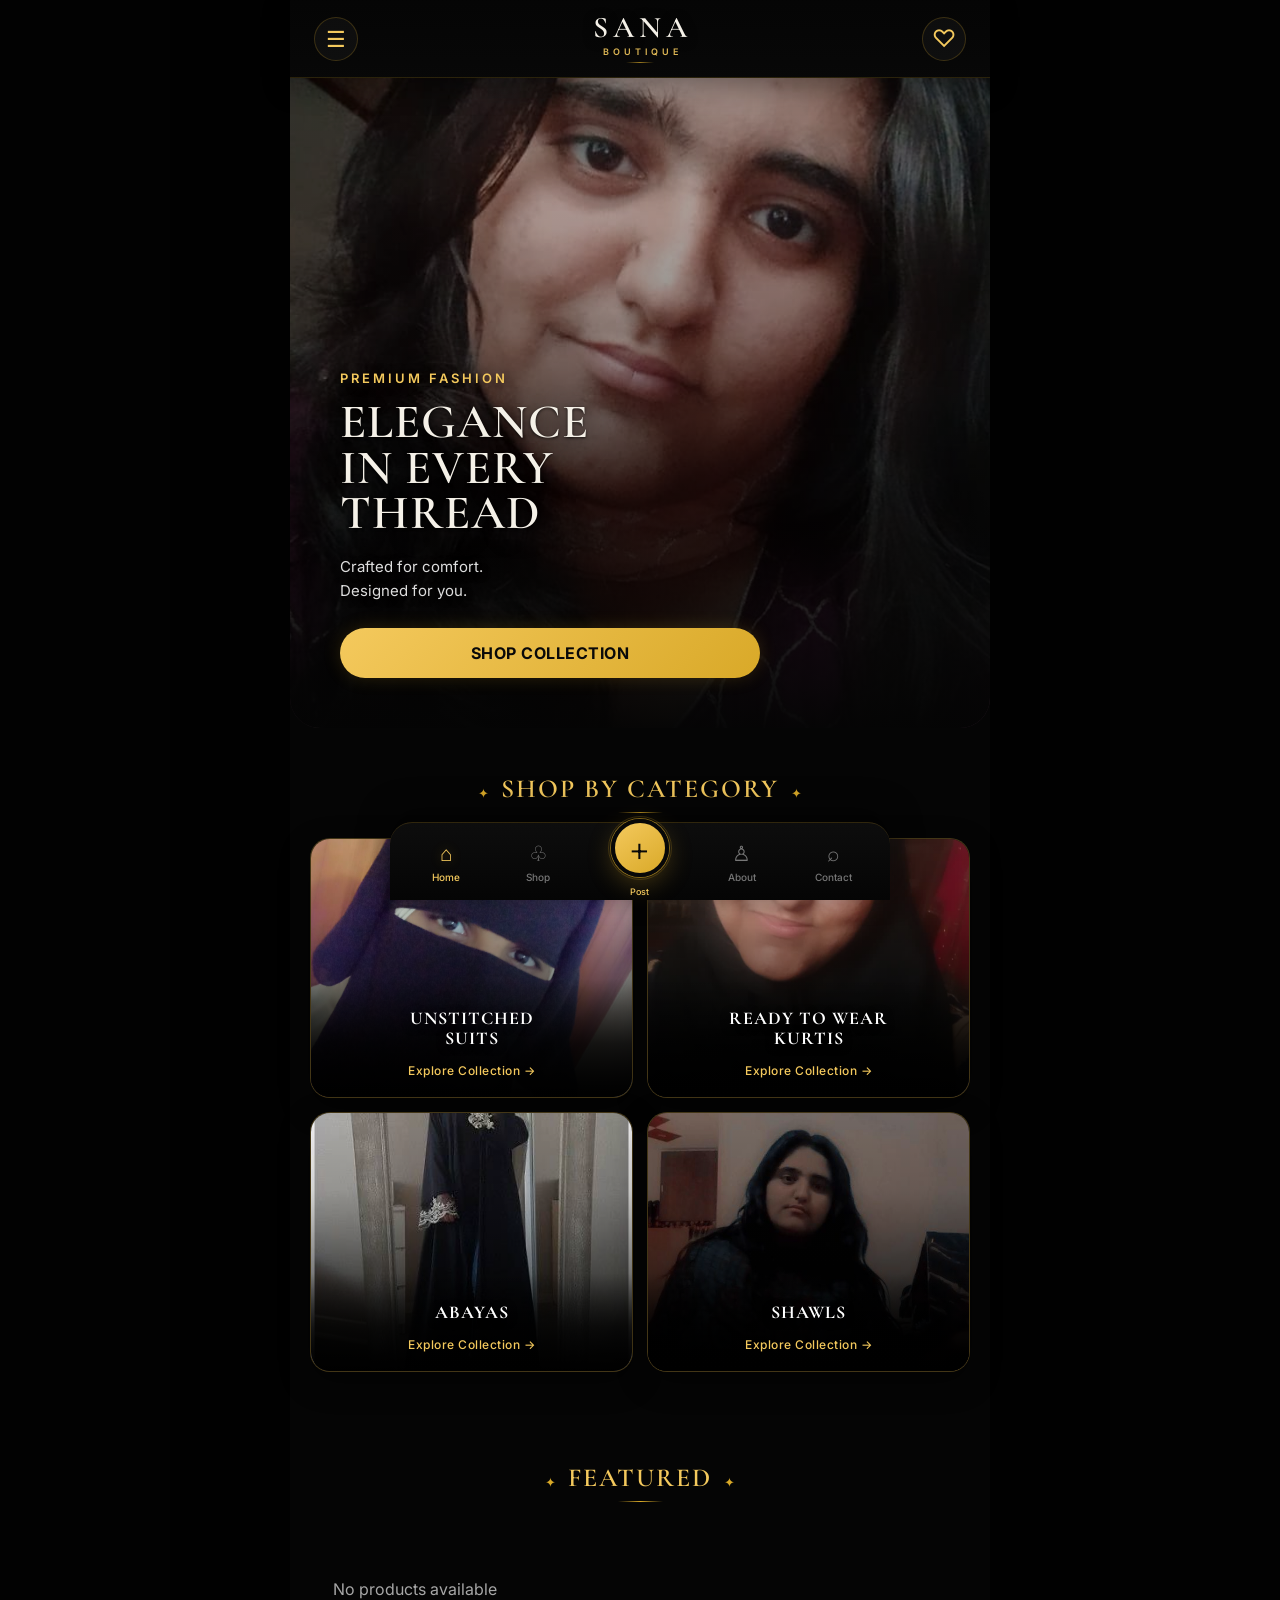
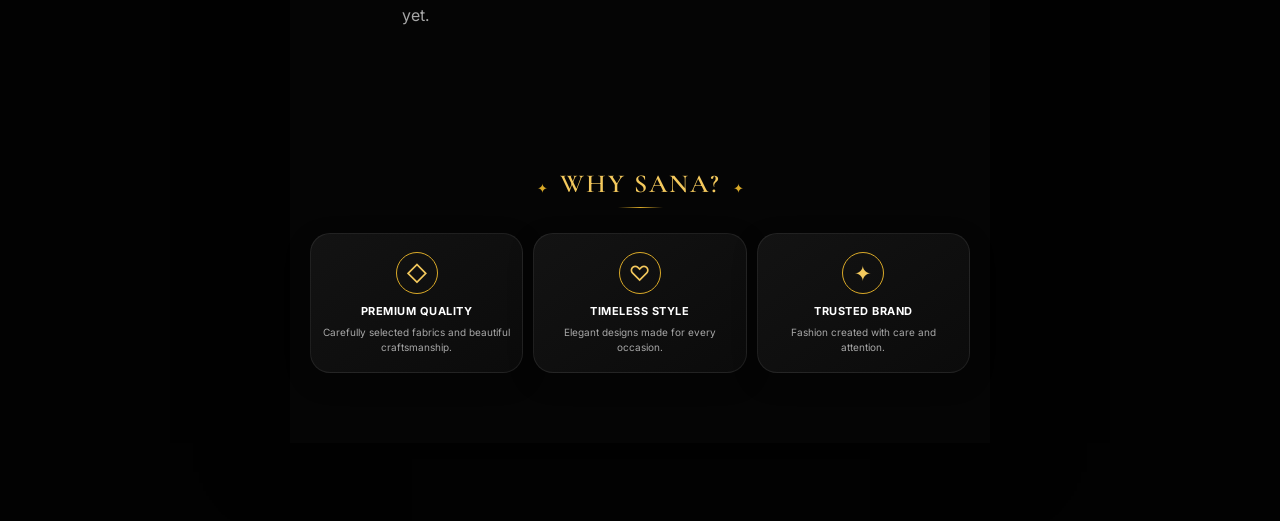
==== commit 6fa0b7f9: "Update index.html" ====
--- a/index.html
+++ b/index.html
@@ -45,6 +45,13 @@
         href="css/home.css"
     >
 
+    <!-- PREMIUM HEADER -->
+
+    <link
+        rel="stylesheet"
+        href="css/header.css"
+    >
+
     <link
         rel="stylesheet"
         href="css/navigation.css"
@@ -118,29 +125,17 @@
         <section class="hero">
 
 
-            <!--
-                REAL CINEMATIC HERO IMAGE
-
-                GitHub path:
-
-                assets/hero/hero-home.jpg
-            -->
-
             <div
                 class="hero-image"
                 aria-hidden="true"
             ></div>
 
 
-            <!-- Dark cinematic overlay -->
-
             <div
                 class="hero-shade"
                 aria-hidden="true"
             ></div>
 
-
-            <!-- Hero content -->
 
             <div class="hero-overlay">
 
@@ -204,9 +199,7 @@
             <div class="category-grid">
 
 
-                <!-- =================================
-                     UNSTITCHED
-                ================================== -->
+                <!-- UNSTITCHED -->
 
                 <article
                     class="category-card"
@@ -243,9 +236,7 @@
 
 
 
-                <!-- =================================
-                     KURTIS
-                ================================== -->
+                <!-- KURTIS -->
 
                 <article
                     class="category-card"
@@ -282,9 +273,7 @@
 
 
 
-                <!-- =================================
-                     ABAYAS
-                ================================== -->
+                <!-- ABAYAS -->
 
                 <article
                     class="category-card"
@@ -319,9 +308,7 @@
 
 
 
-                <!-- =================================
-                     SHAWLS
-                ================================== -->
+                <!-- SHAWLS -->
 
                 <article
                     class="category-card"
--- a/css/header.css
+++ b/css/header.css
@@ -0,0 +1,282 @@
+/* =========================================
+   SANA BOUTIQUE
+   PREMIUM HEADER
+========================================= */
+
+
+/* =========================================
+   HEADER
+========================================= */
+
+.app-header {
+    position: sticky;
+    top: 0;
+    left: 0;
+    right: 0;
+
+    z-index: 900;
+
+    width: 100%;
+    height: 72px;
+
+    display: flex;
+    align-items: center;
+    justify-content: space-between;
+
+    padding: 0 18px;
+
+    background:
+        linear-gradient(
+            to bottom,
+            rgba(5, 5, 5, 0.98),
+            rgba(8, 8, 8, 0.94)
+        );
+
+    border-bottom:
+        1px solid rgba(217, 169, 40, 0.18);
+
+    box-shadow:
+        0 8px 25px rgba(0, 0, 0, 0.35);
+
+    backdrop-filter: blur(18px);
+    -webkit-backdrop-filter: blur(18px);
+}
+
+
+/* =========================================
+   HEADER BUTTONS
+========================================= */
+
+.header-button {
+    width: 42px;
+    height: 42px;
+
+    display: flex;
+    align-items: center;
+    justify-content: center;
+
+    flex-shrink: 0;
+
+    border-radius: 50%;
+
+    background:
+        rgba(255, 255, 255, 0.035);
+
+    border:
+        1px solid rgba(217, 169, 40, 0.22);
+
+    color: var(--gold-light);
+
+    font-size: 21px;
+    line-height: 1;
+
+    transition:
+        transform 0.2s ease,
+        background 0.2s ease,
+        border-color 0.2s ease,
+        box-shadow 0.2s ease;
+}
+
+
+/* Touch effect */
+
+.header-button:active {
+    transform: scale(0.9);
+}
+
+
+/* Hover */
+
+.header-button:hover {
+    background:
+        rgba(217, 169, 40, 0.08);
+
+    border-color:
+        rgba(217, 169, 40, 0.5);
+
+    box-shadow:
+        0 0 18px rgba(217, 169, 40, 0.12);
+}
+
+
+/* =========================================
+   MENU BUTTON
+========================================= */
+
+#menuButton {
+    font-size: 22px;
+    font-weight: 400;
+}
+
+
+/* =========================================
+   FAVORITE BUTTON
+========================================= */
+
+#bagButton {
+    font-size: 24px;
+    font-weight: 400;
+}
+
+
+/* =========================================
+   BRAND
+========================================= */
+
+.brand {
+    position: absolute;
+
+    left: 50%;
+
+    transform:
+        translateX(-50%);
+
+    display: flex;
+    flex-direction: column;
+
+    align-items: center;
+    justify-content: center;
+
+    text-align: center;
+
+    pointer-events: none;
+
+    user-select: none;
+}
+
+
+/* =========================================
+   SANA
+========================================= */
+
+.brand-name {
+    font-family:
+        "Cormorant Garamond",
+        serif;
+
+    color: var(--cream);
+
+    font-size: 27px;
+
+    font-weight: 600;
+
+    line-height: 0.9;
+
+    letter-spacing: 5px;
+
+    text-indent: 5px;
+
+    text-shadow:
+        0 2px 12px rgba(0, 0, 0, 0.8);
+}
+
+
+/* =========================================
+   BOUTIQUE
+========================================= */
+
+.brand-subtitle {
+    margin-top: 6px;
+
+    color: var(--gold-light);
+
+    font-family:
+        "Inter",
+        sans-serif;
+
+    font-size: 8px;
+
+    font-weight: 600;
+
+    line-height: 1;
+
+    letter-spacing: 4px;
+
+    text-indent: 4px;
+
+    opacity: 0.9;
+}
+
+
+/* =========================================
+   GOLD LINE UNDER BRAND
+========================================= */
+
+.brand::after {
+    content: "";
+
+    width: 28px;
+    height: 1px;
+
+    margin-top: 6px;
+
+    background:
+        linear-gradient(
+            to right,
+            transparent,
+            var(--gold),
+            transparent
+        );
+
+    opacity: 0.7;
+}
+
+
+/* =========================================
+   SMALL MOBILE SCREENS
+========================================= */
+
+@media (max-width: 360px) {
+
+    .app-header {
+        height: 68px;
+        padding: 0 14px;
+    }
+
+    .header-button {
+        width: 39px;
+        height: 39px;
+    }
+
+    .brand-name {
+        font-size: 24px;
+        letter-spacing: 4px;
+        text-indent: 4px;
+    }
+
+    .brand-subtitle {
+        font-size: 7px;
+        letter-spacing: 3px;
+        text-indent: 3px;
+    }
+
+}
+
+
+/* =========================================
+   TABLET / DESKTOP
+========================================= */
+
+@media (min-width: 768px) {
+
+    .app-header {
+        height: 78px;
+
+        padding-left: 24px;
+        padding-right: 24px;
+    }
+
+    .header-button {
+        width: 44px;
+        height: 44px;
+    }
+
+    .brand-name {
+        font-size: 30px;
+    }
+
+    .brand-subtitle {
+        font-size: 9px;
+    }
+
+  }
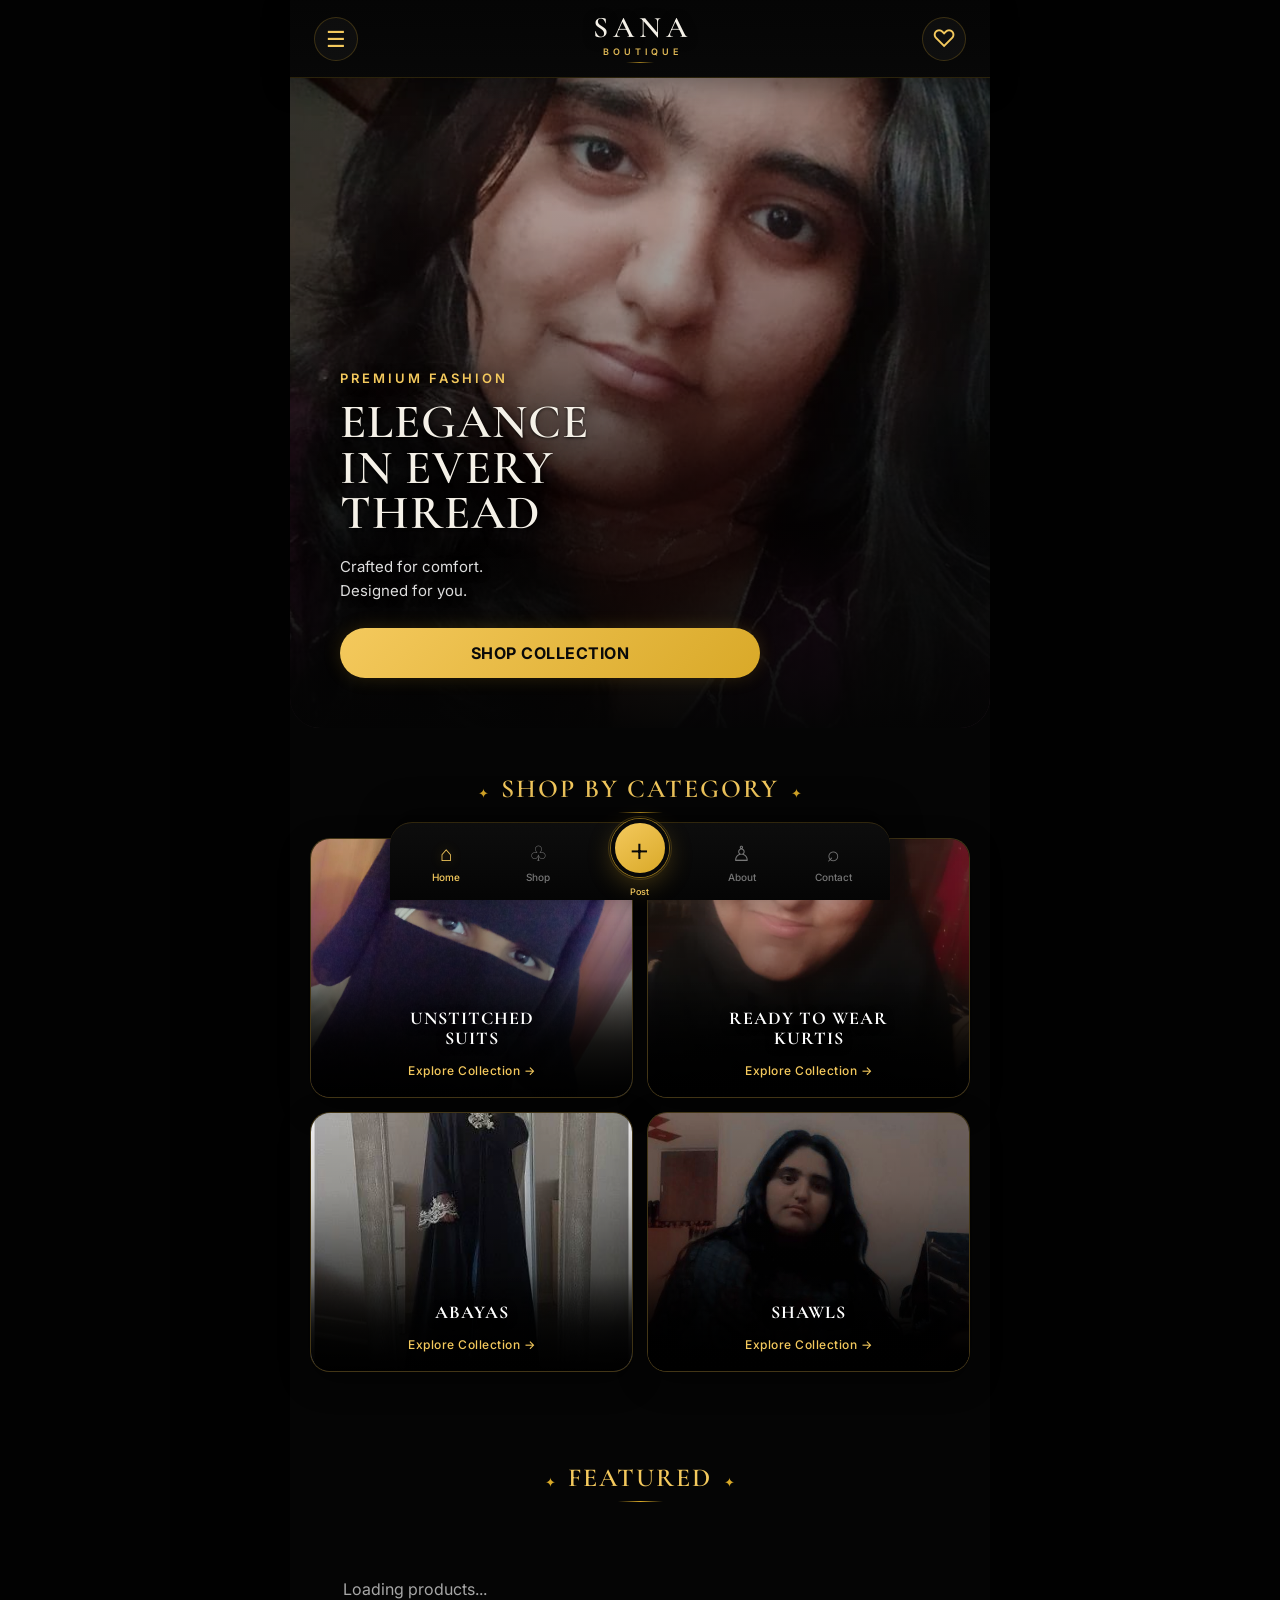
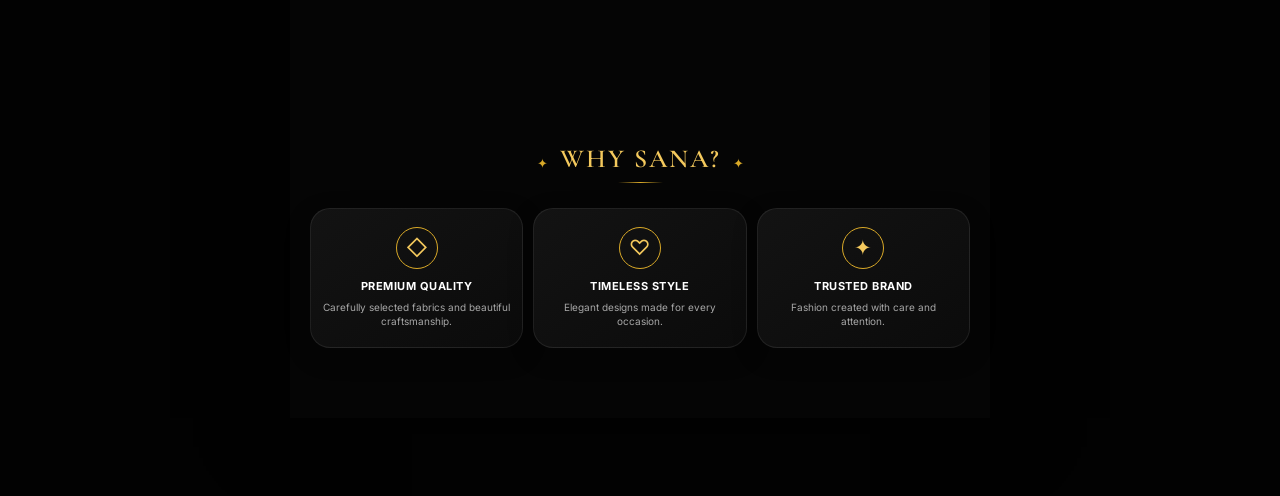
==== commit 3fc48ee5: "Add files via upload" ====
--- a/index.html
+++ b/index.html
@@ -37,29 +37,29 @@
 
     <link
         rel="stylesheet"
-        href="css/base.css"
+        href="css/base.css?v=2"
     >
 
     <link
         rel="stylesheet"
-        href="css/home.css"
+        href="css/home.css?v=2"
     >
 
     <!-- PREMIUM HEADER -->
 
     <link
         rel="stylesheet"
-        href="css/header.css"
+        href="css/header.css?v=2"
     >
 
     <link
         rel="stylesheet"
-        href="css/navigation.css"
+        href="css/navigation.css?v=2"
     >
 
     <link
         rel="stylesheet"
-        href="css/responsive.css"
+        href="css/responsive.css?v=2"
     >
 
 </head>
@@ -591,13 +591,13 @@
      JAVASCRIPT
 ====================================== -->
 
-<script src="js/app.js"></script>
-
-<script src="js/navigation.js"></script>
-
-<script src="js/api.js"></script>
-
-<script src="js/home.js"></script>
+<script src="js/app.js?v=2"></script>
+
+<script src="js/navigation.js?v=2"></script>
+
+<script src="js/api.js?v=2"></script>
+
+<script src="js/home.js?v=2"></script>
 
 
 </body>
--- a/css/home.css
+++ b/css/home.css
@@ -408,6 +408,55 @@
 
 
 /* =========================================
+   FEATURED PRODUCTS — SIDE SCROLL
+   Applied by home.js (adds the
+   product-scroll-row class once real
+   products render). Two classes beat one,
+   so this overrides the grid above without
+   needing !important. The loading / waking
+   up / error states remove this class, so
+   they fall back to the plain grid block
+   above and stay single-column/centered.
+========================================= */
+
+.products-grid.product-scroll-row {
+    display: flex;
+
+    grid-template-columns: none;
+
+    gap: 14px;
+
+    overflow-x: auto;
+
+    scroll-snap-type: x mandatory;
+
+    -webkit-overflow-scrolling: touch;
+
+    padding: 4px 4px 12px;
+
+    margin: 0 -4px;
+
+    scrollbar-width: none;
+}
+
+
+.products-grid.product-scroll-row::-webkit-scrollbar {
+    display: none;
+}
+
+
+.products-grid.product-scroll-row .product-card {
+    flex: 0 0 auto;
+
+    width: 44vw;
+
+    max-width: 190px;
+
+    scroll-snap-align: start;
+}
+
+
+/* =========================================
    PRODUCT CARD
 ========================================= */
 
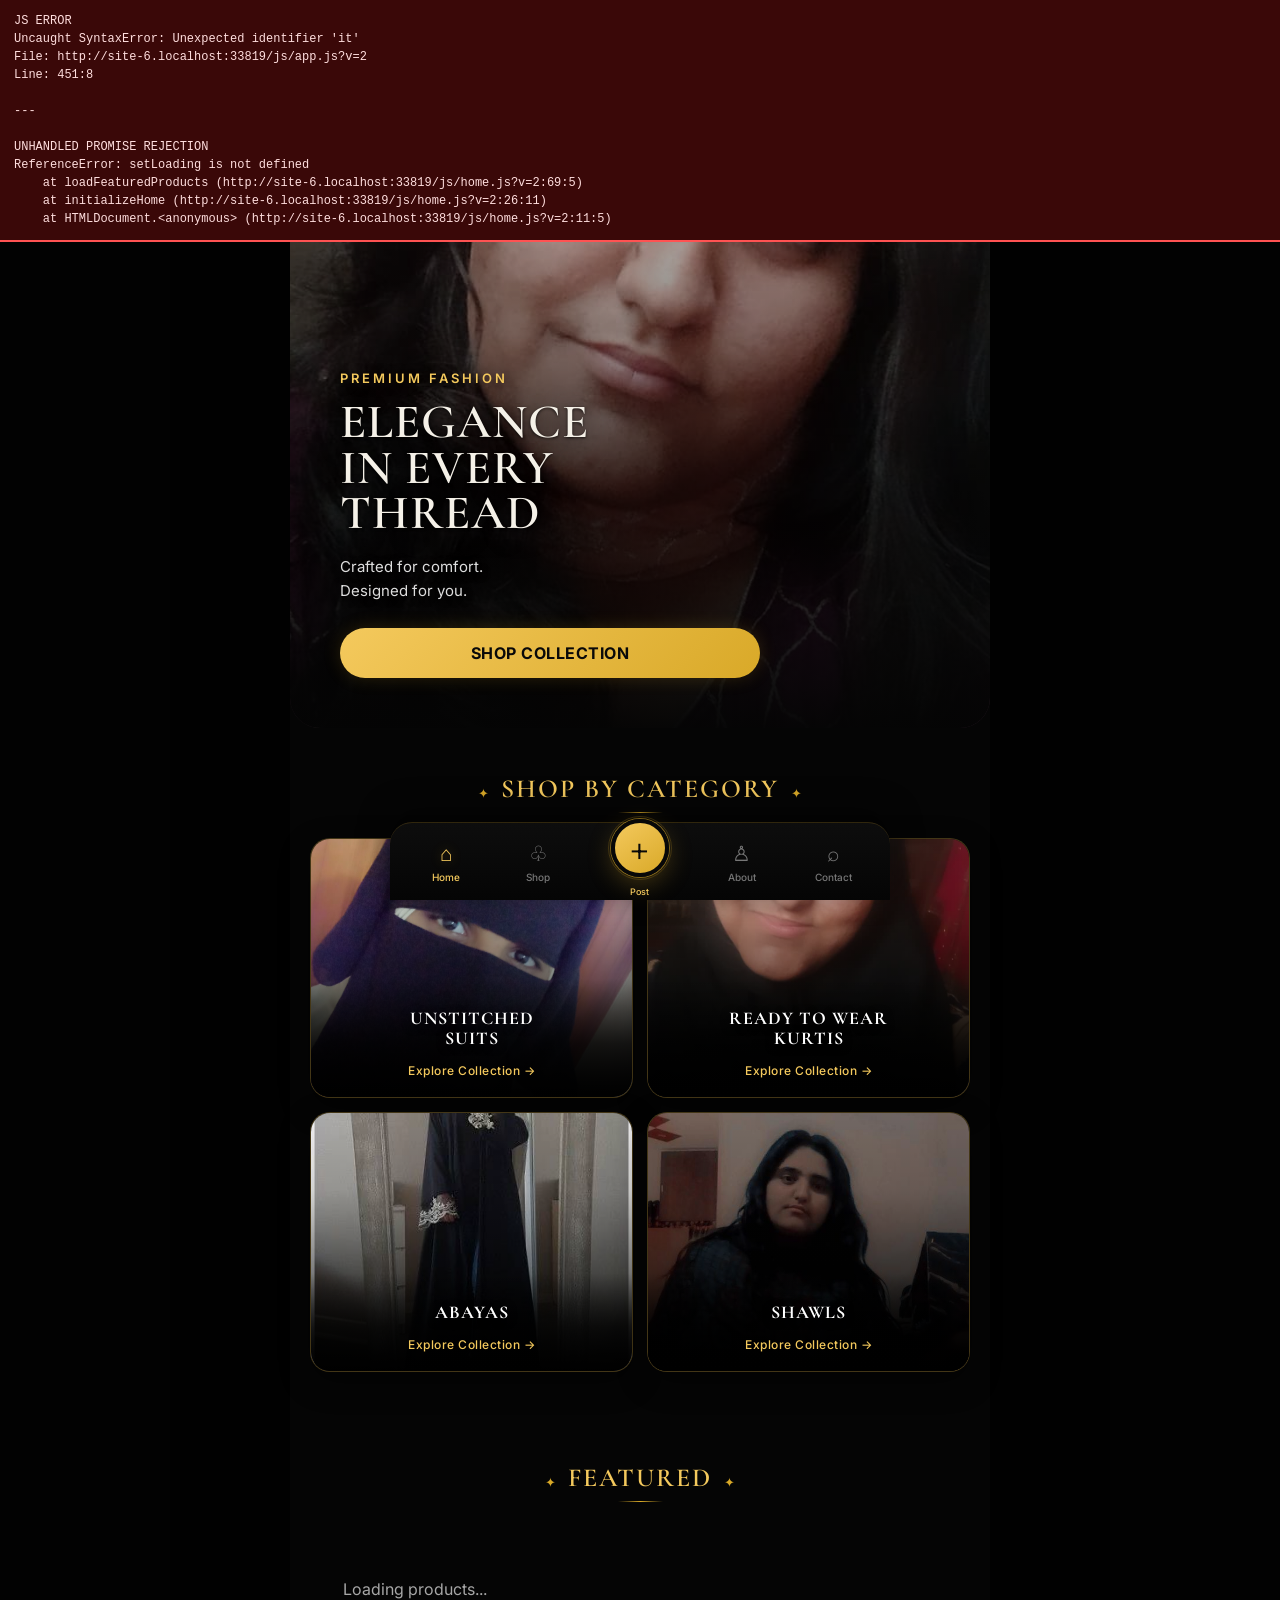
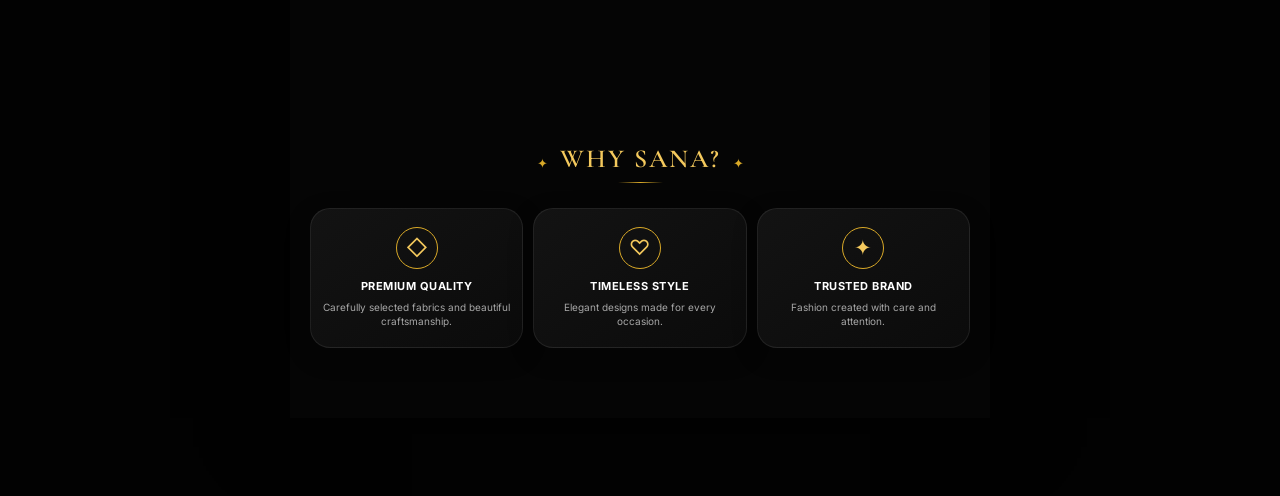
==== commit 0979f017: "Update index.html" ====
--- a/index.html
+++ b/index.html
@@ -66,6 +66,51 @@
 
 
 <body>
+
+<!-- =====================================
+     TEMPORARY DEBUG BANNER
+     Shows any JS error directly on screen
+     so it can be read without dev tools.
+     Safe to delete once the bug is found.
+====================================== -->
+
+<div
+    id="sanaDebugBanner"
+    style="display:none; position:fixed; top:0; left:0; right:0; z-index:99999;
+           background:#3a0808; color:#ffdede; font-family:monospace;
+           font-size:12px; line-height:1.5; padding:12px 14px;
+           border-bottom:2px solid #ff5252; white-space:pre-wrap;
+           word-break:break-word; max-height:45vh; overflow:auto;"
+></div>
+
+<script>
+(function () {
+    "use strict";
+
+    var banner = document.getElementById("sanaDebugBanner");
+
+    function show(text) {
+        banner.style.display = "block";
+        banner.textContent += (banner.textContent ? "\n\n---\n\n" : "") + text;
+    }
+
+    window.addEventListener("error", function (event) {
+        show(
+            "JS ERROR\n" +
+            (event.message || "Unknown error") +
+            "\nFile: " + (event.filename || "unknown") +
+            "\nLine: " + (event.lineno || "?") + ":" + (event.colno || "?")
+        );
+    });
+
+    window.addEventListener("unhandledrejection", function (event) {
+        var reason = event.reason;
+        var msg = (reason && (reason.stack || reason.message)) ? (reason.stack || reason.message) : String(reason);
+        show("UNHANDLED PROMISE REJECTION\n" + msg);
+    });
+})();
+</script>
+
 
 <div id="app">
 
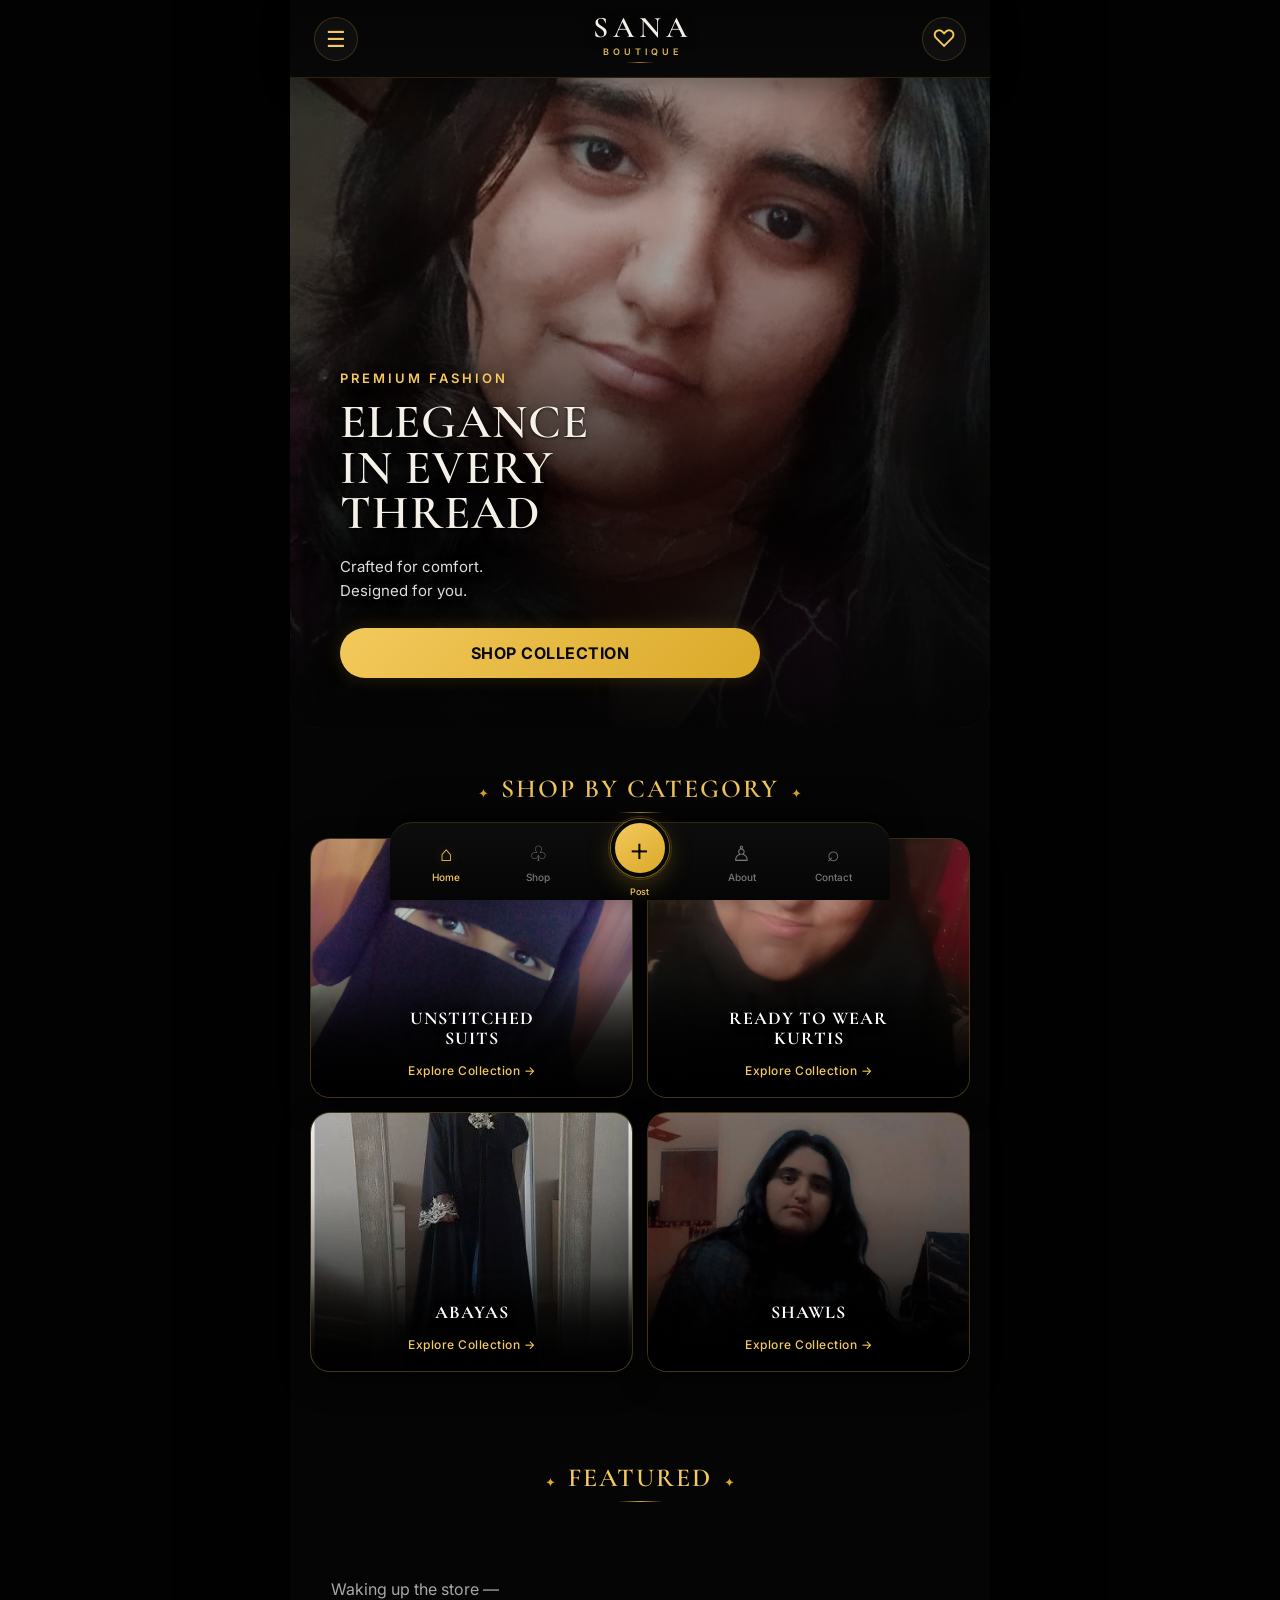
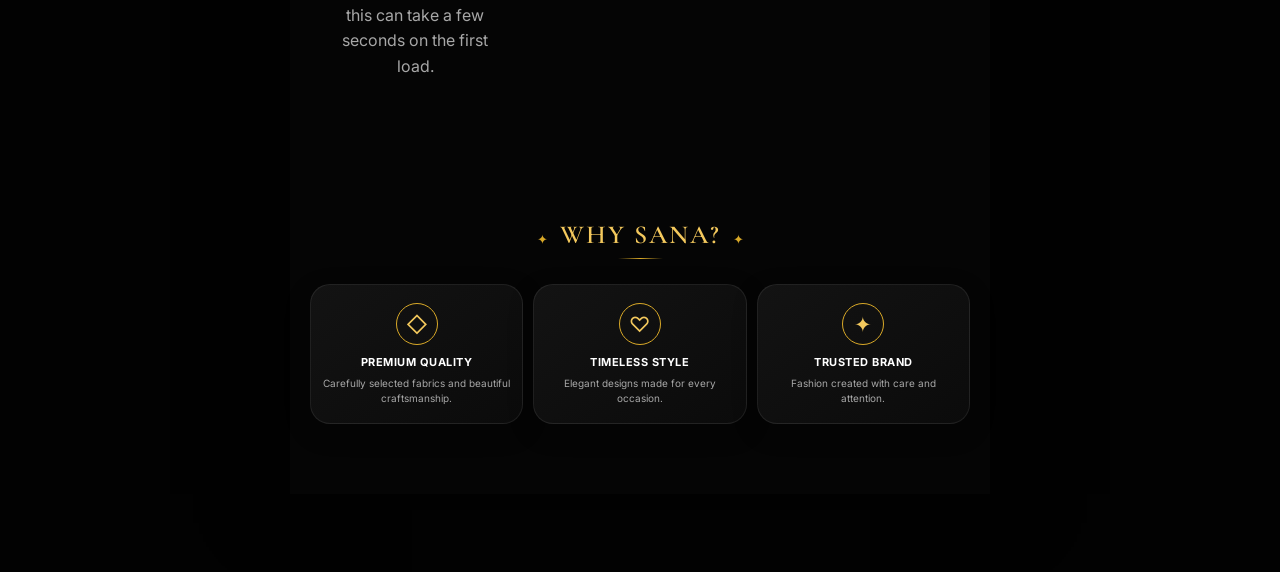
==== commit a1aa2d59: "Add files via upload" ====
--- a/index.html
+++ b/index.html
@@ -11,6 +11,25 @@
     >
 
     <title>SANA Boutique</title>
+
+
+    <!-- =====================================
+         PWA / INSTALL-AS-APP SETUP
+    ====================================== -->
+
+    <link rel="manifest" href="manifest.json">
+
+    <meta name="theme-color" content="#000000">
+
+    <!-- Icon Android uses for the home screen / app icon -->
+    <link rel="icon" type="image/png" sizes="192x192" href="icons/icon-192.png">
+    <link rel="icon" type="image/png" sizes="512x512" href="icons/icon-512.png">
+
+    <!-- iOS support, in case this is ever opened on an iPhone -->
+    <meta name="apple-mobile-web-app-capable" content="yes">
+    <meta name="apple-mobile-web-app-status-bar-style" content="black">
+    <meta name="apple-mobile-web-app-title" content="SANA">
+    <link rel="apple-touch-icon" href="icons/icon-180.png">
 
 
     <!-- =====================================
@@ -645,6 +664,23 @@
 <script src="js/home.js?v=2"></script>
 
 
+<!-- =====================================
+     SERVICE WORKER REGISTRATION
+     Needed so Android Chrome allows this
+     site to be installed as an app.
+====================================== -->
+
+<script>
+if ("serviceWorker" in navigator) {
+    window.addEventListener("load", function () {
+        navigator.serviceWorker.register("sw.js").catch(function (err) {
+            console.log("Service worker registration failed:", err);
+        });
+    });
+}
+</script>
+
+
 </body>
 
 </html>
